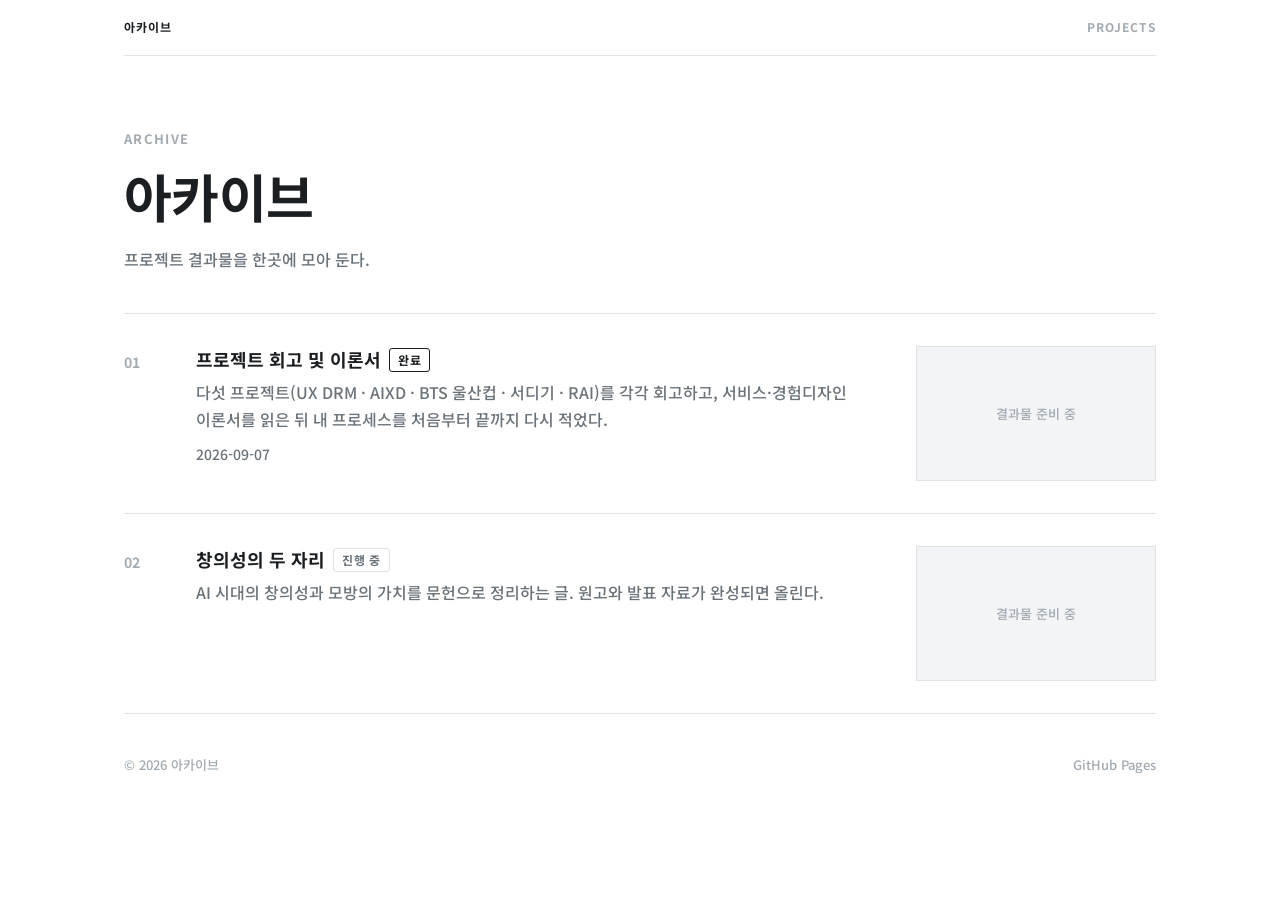
==== index.html @ ec6c7368 "사이트 뼈대: 생성기 · PDF 뷰어 · 배포 워크플로" ====
<!DOCTYPE html>
<html lang="ko">
<head>
<meta charset="utf-8">
<meta name="viewport" content="width=device-width, initial-scale=1">
<title>아카이브</title>
<meta name="description" content="프로젝트 결과물 아카이브">
<link rel="stylesheet" href="assets/site.css">
</head>
<body>
<div class="wrap">
  <nav class="top"><a class="active" href="index.html">아카이브</a><span>PROJECTS</span></nav>
  <header class="mast">
    <p class="kicker">ARCHIVE</p>
    <h1>아카이브</h1>
    <p class="lead">프로젝트 결과물을 한곳에 모아 둔다.</p>
  </header>
  <ol class="list">
    <li class="row">
      <div class="num">01</div>
      <div>
        <h2><a href="projects/retro/index.html">프로젝트 회고 및 이론서</a><span class="status done">완료</span></h2>
        <p>다섯 프로젝트(UX DRM · AIXD · BTS 울산컵 · 서디기 · RAI)를 각각 회고하고, 서비스·경험디자인 이론서를 읽은 뒤 내 프로세스를 처음부터 끝까지 다시 적었다.</p>
        <div class="meta">2026-09-07</div>
      </div>
      <a class="thumb empty" href="projects/retro/index.html">결과물 준비 중</a>
    </li>
    <li class="row">
      <div class="num">02</div>
      <div>
        <h2><a href="projects/creativity/index.html">창의성의 두 자리</a><span class="status">진행 중</span></h2>
        <p>AI 시대의 창의성과 모방의 가치를 문헌으로 정리하는 글. 원고와 발표 자료가 완성되면 올린다.</p>
        <div class="meta"></div>
      </div>
      <a class="thumb empty" href="projects/creativity/index.html">결과물 준비 중</a>
    </li>
  </ol>
  <footer class="foot">
    <span>© 2026 아카이브</span>
    <span>GitHub Pages</span>
  </footer>
</div>
</body>
</html>
---- assets/site.css ----
/* 아카이브 사이트 — 통합 덱의 타이포 스케일과 색 규칙을 그대로 쓴다.
   색: ink 1C1F21 (읽어야 하는 글) · muted 6B737A (읽어도 되는 글) · faint A3ABB2 (읽는 글이 아닌 것)
   크기: 52 대표 제목 · 30 페이지 제목 · 18 카드 제목 · 16 본문 · 14 캡션 · 13 kicker·푸터 */
@import url('https://fonts.googleapis.com/css2?family=Noto+Sans+KR:wght@500;700&display=swap');

:root {
  --ink: #1C1F21;
  --muted: #6B737A;
  --faint: #A3ABB2;
  --rule: #DFE3E7;
  --divider: #E2E4E7;
  --bg: #FFFFFF;
  --chip: #F3F4F6;
  --font: "Noto Sans KR", "Apple SD Gothic Neo", "Pretendard", system-ui, sans-serif;
}

* { box-sizing: border-box; }
html { -webkit-text-size-adjust: 100%; }
body {
  margin: 0;
  background: var(--bg);
  color: var(--ink);
  font-family: var(--font);
  font-weight: 500;
  font-size: 16px;
  line-height: 1.7;
  word-break: keep-all;
  overflow-wrap: anywhere;
}
a { color: inherit; text-decoration: none; }
img { max-width: 100%; display: block; }

.wrap { max-width: 1080px; margin: 0 auto; padding: 0 24px; }
@media (max-width: 640px) { .wrap { padding: 0 16px; } }

/* 상단 얇은 내비 */
.top {
  display: flex; justify-content: space-between; align-items: center;
  height: 56px; font-size: 12px; font-weight: 700; letter-spacing: .08em; color: var(--faint);
  border-bottom: 1px solid var(--rule);
}
.top a:hover { color: var(--ink); }
.top .active { color: var(--ink); }

/* 마스트헤드 */
.mast { padding: 72px 0 40px; border-bottom: 1px solid var(--rule); }
.kicker { font-size: 13px; font-weight: 700; letter-spacing: .1em; color: var(--faint); margin: 0 0 16px; }
.mast h1 { font-size: 52px; line-height: 1.15; letter-spacing: -.01em; font-weight: 700; margin: 0 0 20px; }
.mast p.lead { font-size: 16px; color: var(--muted); max-width: 640px; margin: 0; }
@media (max-width: 640px) { .mast { padding: 48px 0 28px; } .mast h1 { font-size: 36px; } }

/* 프로젝트 목록 */
.list { list-style: none; margin: 0; padding: 0; }
.row {
  display: grid; grid-template-columns: 48px 1fr 240px; gap: 0 24px; align-items: start;
  padding: 32px 0; border-bottom: 1px solid var(--divider);
}
.row .num { font-size: 14px; font-weight: 700; color: var(--faint); padding-top: 5px; }
.row h2 { font-size: 18px; font-weight: 700; margin: 0 0 6px; line-height: 1.5; }
.row h2 a:hover { text-decoration: underline; text-underline-offset: 4px; }
.row p { margin: 0 0 10px; color: var(--muted); }
.meta { font-size: 14px; color: var(--muted); }
.meta .sep { margin: 0 8px; color: var(--faint); }
.status { display: inline-block; font-size: 12px; font-weight: 700; letter-spacing: .06em; padding: 2px 8px;
  border: 1px solid var(--rule); border-radius: 3px; color: var(--muted); vertical-align: 2px; margin-left: 8px; }
.status.done { color: var(--ink); border-color: var(--ink); }
.thumb { border: 1px solid var(--rule); background: var(--chip); aspect-ratio: 16 / 9; overflow: hidden; }
.thumb img { width: 100%; height: 100%; object-fit: cover; object-position: top; }
.thumb.empty { display: flex; align-items: center; justify-content: center; font-size: 13px; color: var(--faint); }
@media (max-width: 640px) {
  .row { grid-template-columns: 1fr; gap: 12px 0; padding: 24px 0; }
  .row .num { padding: 0; }
  .row .thumb { order: -1; }
}

/* 프로젝트 페이지 */
.head { padding: 56px 0 32px; border-bottom: 1px solid var(--rule); }
.head h1 { font-size: 30px; line-height: 1.35; font-weight: 700; margin: 0 0 14px; letter-spacing: -.01em; }
.head p.lead { color: var(--muted); max-width: 720px; margin: 0; }
.section-title { font-size: 13px; font-weight: 700; letter-spacing: .1em; color: var(--faint); margin: 40px 0 8px; }
.item {
  display: grid; grid-template-columns: 200px 1fr; gap: 0 28px; align-items: start;
  padding: 28px 0; border-bottom: 1px solid var(--divider);
}
.item h3 { font-size: 18px; font-weight: 700; margin: 0 0 4px; line-height: 1.5; }
.item .meta { margin-bottom: 12px; }
.links { display: flex; flex-wrap: wrap; gap: 8px 20px; font-size: 15px; font-weight: 700; }
.links a { border-bottom: 1px solid var(--ink); padding-bottom: 1px; }
.links a.sub { color: var(--muted); border-bottom-color: var(--rule); font-weight: 500; }
.links a:hover { color: var(--ink); border-bottom-color: var(--ink); }
.strip { display: flex; gap: 6px; margin: 14px 0 0; overflow-x: auto; scrollbar-width: none; }
.strip::-webkit-scrollbar { display: none; }
.strip img { height: 60px; width: auto; border: 1px solid var(--rule); flex: none; }
.warn { font-size: 14px; color: #C4442A; margin-top: 8px; }
@media (max-width: 640px) {
  .item { grid-template-columns: 1fr; gap: 12px 0; }
}

/* 푸터 */
.foot { padding: 40px 0 64px; font-size: 13px; color: var(--faint); display: flex; justify-content: space-between; gap: 16px; flex-wrap: wrap; }
.foot a:hover { color: var(--ink); }
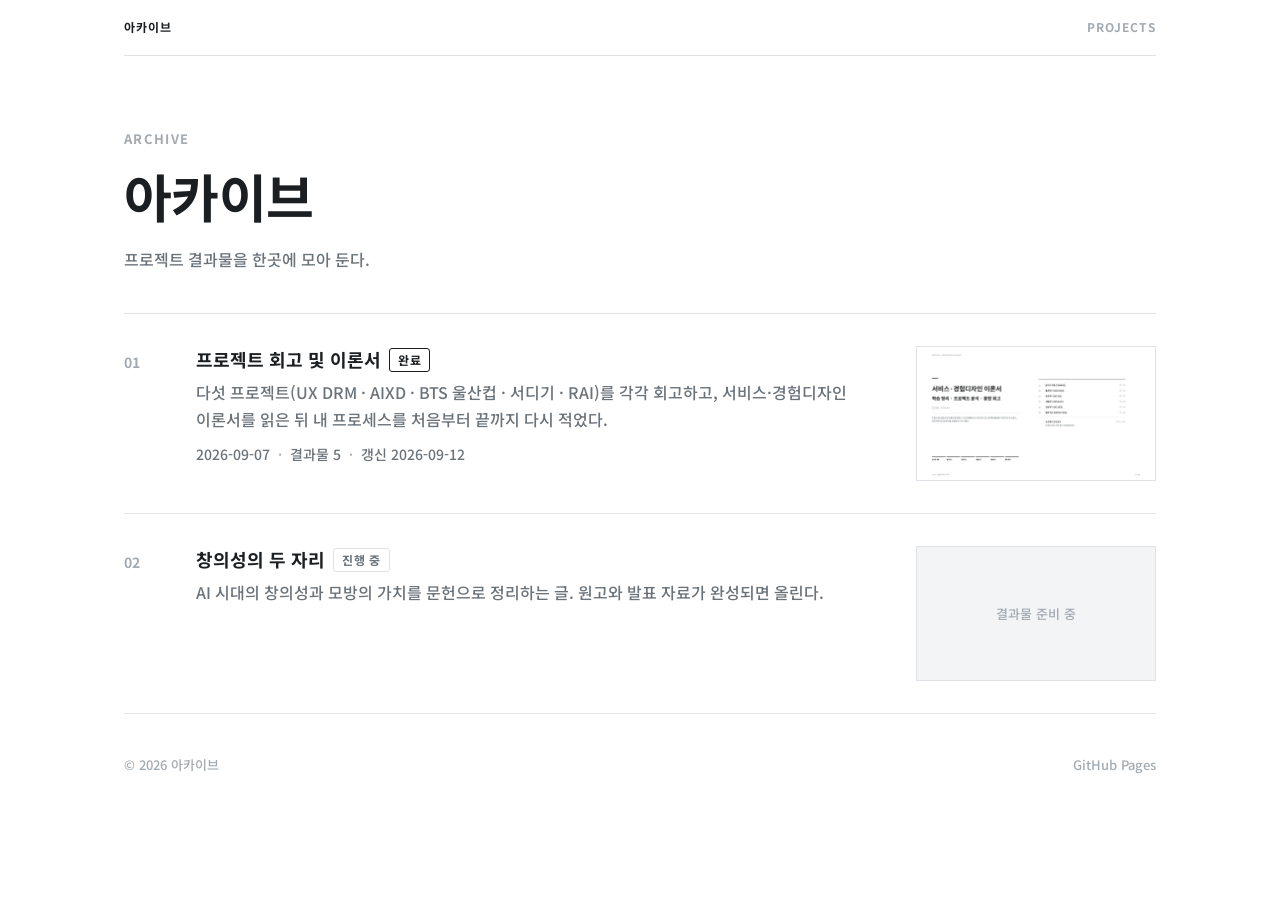
==== commit 5292d6b4: "retro: 페이지 · 썸네일 · 보기용 PDF" ====
--- a/index.html
+++ b/index.html
@@ -21,9 +21,9 @@
       <div>
         <h2><a href="projects/retro/index.html">프로젝트 회고 및 이론서</a><span class="status done">완료</span></h2>
         <p>다섯 프로젝트(UX DRM · AIXD · BTS 울산컵 · 서디기 · RAI)를 각각 회고하고, 서비스·경험디자인 이론서를 읽은 뒤 내 프로세스를 처음부터 끝까지 다시 적었다.</p>
-        <div class="meta">2026-09-07</div>
+        <div class="meta">2026-09-07<span class="sep">·</span>결과물 5<span class="sep">·</span>갱신 2026-09-12</div>
       </div>
-      <a class="thumb empty" href="projects/retro/index.html">결과물 준비 중</a>
+      <a class="thumb" href="projects/retro/index.html"><img src="projects/retro/thumbs/peurojekteu-hoego-mit-ironseo-1.webp" alt="" loading="lazy"></a>
     </li>
     <li class="row">
       <div class="num">02</div>
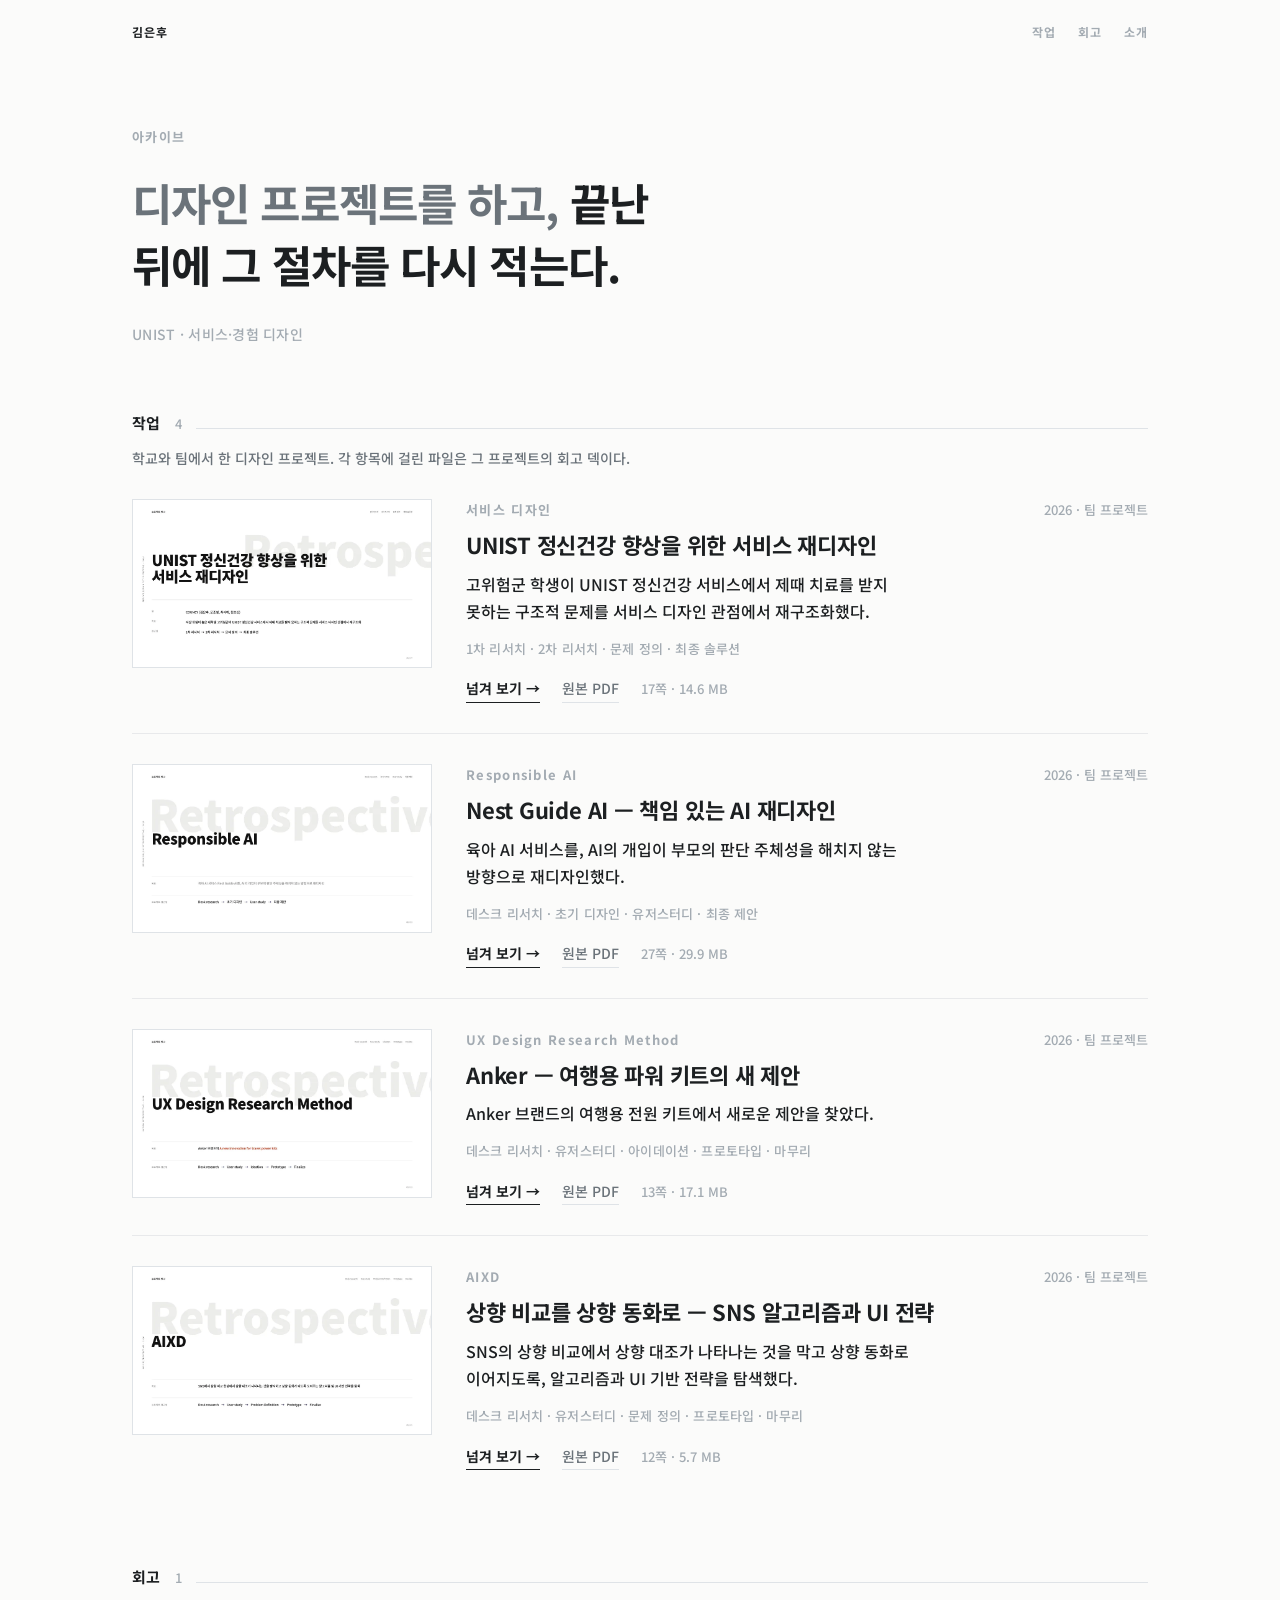
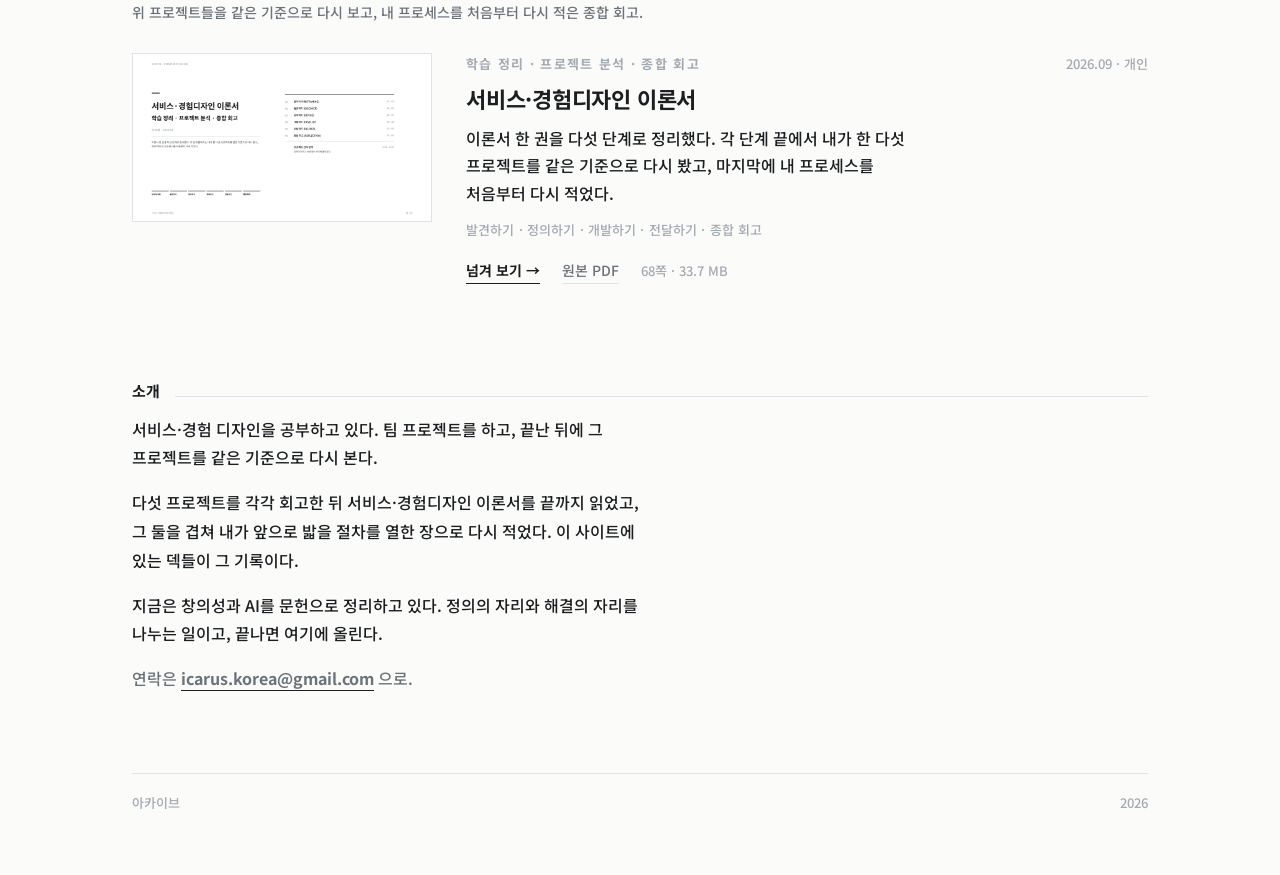
==== commit 609bfdca: "뼈대 1 로 재구성 — 작업·회고·소개, 슬라이드 뷰어 홈을 프로젝트 카드 목록에서 작업 / 회고 / 소개 세 섹션으로 바꿨다. 작업 네 벌(SDF·RAI·UXDRM·AIXD)과 " ====
--- a/index.html
+++ b/index.html
@@ -3,42 +3,112 @@
 <head>
 <meta charset="utf-8">
 <meta name="viewport" content="width=device-width, initial-scale=1">
-<title>아카이브</title>
-<meta name="description" content="프로젝트 결과물 아카이브">
+<title>김은후 — 아카이브</title>
+<meta name="description" content="디자인 프로젝트를 하고, 끝난 뒤에 그 절차를 다시 적는다.">
 <link rel="stylesheet" href="assets/site.css">
 </head>
 <body>
 <div class="wrap">
-  <nav class="top"><a class="active" href="index.html">아카이브</a><span>PROJECTS</span></nav>
-  <header class="mast">
-    <p class="kicker">ARCHIVE</p>
-    <h1>아카이브</h1>
-    <p class="lead">프로젝트 결과물을 한곳에 모아 둔다.</p>
+  <nav class="nav"><a class="me" href="#top">김은후</a><ul><li><a href="#work">작업</a></li><li><a href="#retro">회고</a></li><li><a href="#about">소개</a></li></ul></nav>
+
+  <header class="mast" id="top">
+    <p class="kicker">아카이브</p>
+    <h1 class="decl">디자인 프로젝트를 하고, <b>끝난 뒤에 그 절차를 다시 적는다.</b></h1>
+    <p class="sub">UNIST · 서비스·경험 디자인</p>
   </header>
-  <ol class="list">
-    <li class="row">
-      <div class="num">01</div>
-      <div>
-        <h2><a href="projects/retro/index.html">프로젝트 회고 및 이론서</a><span class="status done">완료</span></h2>
-        <p>다섯 프로젝트(UX DRM · AIXD · BTS 울산컵 · 서디기 · RAI)를 각각 회고하고, 서비스·경험디자인 이론서를 읽은 뒤 내 프로세스를 처음부터 끝까지 다시 적었다.</p>
-        <div class="meta">2026-09-07<span class="sep">·</span>결과물 5<span class="sep">·</span>갱신 2026-09-12</div>
-      </div>
-      <a class="thumb" href="projects/retro/index.html"><img src="projects/retro/thumbs/peurojekteu-hoego-mit-ironseo-1.webp" alt="" loading="lazy"></a>
-    </li>
-    <li class="row">
-      <div class="num">02</div>
-      <div>
-        <h2><a href="projects/creativity/index.html">창의성의 두 자리</a><span class="status">진행 중</span></h2>
-        <p>AI 시대의 창의성과 모방의 가치를 문헌으로 정리하는 글. 원고와 발표 자료가 완성되면 올린다.</p>
-        <div class="meta"></div>
-      </div>
-      <a class="thumb empty" href="projects/creativity/index.html">결과물 준비 중</a>
-    </li>
-  </ol>
-  <footer class="foot">
-    <span>© 2026 아카이브</span>
-    <span>GitHub Pages</span>
-  </footer>
+
+  <section class="sec" id="work">
+    <div class="sechead"><h2>작업</h2><span class="n">4</span><span class="rule"></span></div>
+    <p class="seclead">학교와 팀에서 한 디자인 프로젝트. 각 항목에 걸린 파일은 그 프로젝트의 회고 덱이다.</p>
+    <ul class="list">
+      <li class="entry">
+        <a class="shot" href="viewer/slides.html?f=../projects/retro/web/sdfhoego.pdf&t=UNIST%20%EC%A0%95%EC%8B%A0%EA%B1%B4%EA%B0%95%20%ED%96%A5%EC%83%81%EC%9D%84%20%EC%9C%84%ED%95%9C%20%EC%84%9C%EB%B9%84%EC%8A%A4%20%EC%9E%AC%EB%94%94%EC%9E%90%EC%9D%B8&o=../projects/retro/files/sdfhoego.pdf&p=../index.html"><img src="projects/retro/thumbs/sdfhoego-1.webp" alt="" loading="lazy" width="960" height="540"></a>
+        <div>
+          <div class="ehead"><span class="k">서비스 디자인</span><span class="y">2026 · 팀 프로젝트</span></div>
+          <h3><a href="viewer/slides.html?f=../projects/retro/web/sdfhoego.pdf&t=UNIST%20%EC%A0%95%EC%8B%A0%EA%B1%B4%EA%B0%95%20%ED%96%A5%EC%83%81%EC%9D%84%20%EC%9C%84%ED%95%9C%20%EC%84%9C%EB%B9%84%EC%8A%A4%20%EC%9E%AC%EB%94%94%EC%9E%90%EC%9D%B8&o=../projects/retro/files/sdfhoego.pdf&p=../index.html">UNIST 정신건강 향상을 위한 서비스 재디자인</a></h3>
+          <p class="goal">고위험군 학생이 UNIST 정신건강 서비스에서 제때 치료를 받지 못하는 구조적 문제를 서비스 디자인 관점에서 재구조화했다.</p>
+          <p class="steps">1차 리서치 · 2차 리서치 · 문제 정의 · 최종 솔루션</p>
+          <div class="links">
+            <a href="viewer/slides.html?f=../projects/retro/web/sdfhoego.pdf&t=UNIST%20%EC%A0%95%EC%8B%A0%EA%B1%B4%EA%B0%95%20%ED%96%A5%EC%83%81%EC%9D%84%20%EC%9C%84%ED%95%9C%20%EC%84%9C%EB%B9%84%EC%8A%A4%20%EC%9E%AC%EB%94%94%EC%9E%90%EC%9D%B8&o=../projects/retro/files/sdfhoego.pdf&p=../index.html">넘겨 보기 →</a>
+            <a class="sub" href="projects/retro/files/sdfhoego.pdf" download>원본 PDF</a>
+            <span class="d">17쪽 · 14.6 MB</span>
+          </div>
+        </div>
+      </li>
+      <li class="entry">
+        <a class="shot" href="viewer/slides.html?f=../projects/retro/web/raihoego.pdf&t=Nest%20Guide%20AI%20%E2%80%94%20%EC%B1%85%EC%9E%84%20%EC%9E%88%EB%8A%94%20AI%20%EC%9E%AC%EB%94%94%EC%9E%90%EC%9D%B8&o=../projects/retro/files/raihoego.pdf&p=../index.html"><img src="projects/retro/thumbs/raihoego-1.webp" alt="" loading="lazy" width="960" height="540"></a>
+        <div>
+          <div class="ehead"><span class="k">Responsible AI</span><span class="y">2026 · 팀 프로젝트</span></div>
+          <h3><a href="viewer/slides.html?f=../projects/retro/web/raihoego.pdf&t=Nest%20Guide%20AI%20%E2%80%94%20%EC%B1%85%EC%9E%84%20%EC%9E%88%EB%8A%94%20AI%20%EC%9E%AC%EB%94%94%EC%9E%90%EC%9D%B8&o=../projects/retro/files/raihoego.pdf&p=../index.html">Nest Guide AI — 책임 있는 AI 재디자인</a></h3>
+          <p class="goal">육아 AI 서비스를, AI의 개입이 부모의 판단 주체성을 해치지 않는 방향으로 재디자인했다.</p>
+          <p class="steps">데스크 리서치 · 초기 디자인 · 유저스터디 · 최종 제안</p>
+          <div class="links">
+            <a href="viewer/slides.html?f=../projects/retro/web/raihoego.pdf&t=Nest%20Guide%20AI%20%E2%80%94%20%EC%B1%85%EC%9E%84%20%EC%9E%88%EB%8A%94%20AI%20%EC%9E%AC%EB%94%94%EC%9E%90%EC%9D%B8&o=../projects/retro/files/raihoego.pdf&p=../index.html">넘겨 보기 →</a>
+            <a class="sub" href="projects/retro/files/raihoego.pdf" download>원본 PDF</a>
+            <span class="d">27쪽 · 29.9 MB</span>
+          </div>
+        </div>
+      </li>
+      <li class="entry">
+        <a class="shot" href="viewer/slides.html?f=../projects/retro/web/uxdrmhoego.pdf&t=Anker%20%E2%80%94%20%EC%97%AC%ED%96%89%EC%9A%A9%20%ED%8C%8C%EC%9B%8C%20%ED%82%A4%ED%8A%B8%EC%9D%98%20%EC%83%88%20%EC%A0%9C%EC%95%88&o=../projects/retro/files/uxdrmhoego.pdf&p=../index.html"><img src="projects/retro/thumbs/uxdrmhoego-1.webp" alt="" loading="lazy" width="960" height="540"></a>
+        <div>
+          <div class="ehead"><span class="k">UX Design Research Method</span><span class="y">2026 · 팀 프로젝트</span></div>
+          <h3><a href="viewer/slides.html?f=../projects/retro/web/uxdrmhoego.pdf&t=Anker%20%E2%80%94%20%EC%97%AC%ED%96%89%EC%9A%A9%20%ED%8C%8C%EC%9B%8C%20%ED%82%A4%ED%8A%B8%EC%9D%98%20%EC%83%88%20%EC%A0%9C%EC%95%88&o=../projects/retro/files/uxdrmhoego.pdf&p=../index.html">Anker — 여행용 파워 키트의 새 제안</a></h3>
+          <p class="goal">Anker 브랜드의 여행용 전원 키트에서 새로운 제안을 찾았다.</p>
+          <p class="steps">데스크 리서치 · 유저스터디 · 아이데이션 · 프로토타입 · 마무리</p>
+          <div class="links">
+            <a href="viewer/slides.html?f=../projects/retro/web/uxdrmhoego.pdf&t=Anker%20%E2%80%94%20%EC%97%AC%ED%96%89%EC%9A%A9%20%ED%8C%8C%EC%9B%8C%20%ED%82%A4%ED%8A%B8%EC%9D%98%20%EC%83%88%20%EC%A0%9C%EC%95%88&o=../projects/retro/files/uxdrmhoego.pdf&p=../index.html">넘겨 보기 →</a>
+            <a class="sub" href="projects/retro/files/uxdrmhoego.pdf" download>원본 PDF</a>
+            <span class="d">13쪽 · 17.1 MB</span>
+          </div>
+        </div>
+      </li>
+      <li class="entry">
+        <a class="shot" href="viewer/slides.html?f=../projects/retro/web/aixdhoego.pdf&t=%EC%83%81%ED%96%A5%20%EB%B9%84%EA%B5%90%EB%A5%BC%20%EC%83%81%ED%96%A5%20%EB%8F%99%ED%99%94%EB%A1%9C%20%E2%80%94%20SNS%20%EC%95%8C%EA%B3%A0%EB%A6%AC%EC%A6%98%EA%B3%BC%20UI%20%EC%A0%84%EB%9E%B5&o=../projects/retro/files/aixdhoego.pdf&p=../index.html"><img src="projects/retro/thumbs/aixdhoego-1.webp" alt="" loading="lazy" width="960" height="540"></a>
+        <div>
+          <div class="ehead"><span class="k">AIXD</span><span class="y">2026 · 팀 프로젝트</span></div>
+          <h3><a href="viewer/slides.html?f=../projects/retro/web/aixdhoego.pdf&t=%EC%83%81%ED%96%A5%20%EB%B9%84%EA%B5%90%EB%A5%BC%20%EC%83%81%ED%96%A5%20%EB%8F%99%ED%99%94%EB%A1%9C%20%E2%80%94%20SNS%20%EC%95%8C%EA%B3%A0%EB%A6%AC%EC%A6%98%EA%B3%BC%20UI%20%EC%A0%84%EB%9E%B5&o=../projects/retro/files/aixdhoego.pdf&p=../index.html">상향 비교를 상향 동화로 — SNS 알고리즘과 UI 전략</a></h3>
+          <p class="goal">SNS의 상향 비교에서 상향 대조가 나타나는 것을 막고 상향 동화로 이어지도록, 알고리즘과 UI 기반 전략을 탐색했다.</p>
+          <p class="steps">데스크 리서치 · 유저스터디 · 문제 정의 · 프로토타입 · 마무리</p>
+          <div class="links">
+            <a href="viewer/slides.html?f=../projects/retro/web/aixdhoego.pdf&t=%EC%83%81%ED%96%A5%20%EB%B9%84%EA%B5%90%EB%A5%BC%20%EC%83%81%ED%96%A5%20%EB%8F%99%ED%99%94%EB%A1%9C%20%E2%80%94%20SNS%20%EC%95%8C%EA%B3%A0%EB%A6%AC%EC%A6%98%EA%B3%BC%20UI%20%EC%A0%84%EB%9E%B5&o=../projects/retro/files/aixdhoego.pdf&p=../index.html">넘겨 보기 →</a>
+            <a class="sub" href="projects/retro/files/aixdhoego.pdf" download>원본 PDF</a>
+            <span class="d">12쪽 · 5.7 MB</span>
+          </div>
+        </div>
+      </li>
+    </ul>
+  </section>
+  <section class="sec" id="retro">
+    <div class="sechead"><h2>회고</h2><span class="n">1</span><span class="rule"></span></div>
+    <p class="seclead">위 프로젝트들을 같은 기준으로 다시 보고, 내 프로세스를 처음부터 다시 적은 종합 회고.</p>
+    <ul class="list">
+      <li class="entry">
+        <a class="shot" href="viewer/slides.html?f=../projects/retro/web/peurojekteu-hoego-mit-ironseo.pdf&t=%EC%84%9C%EB%B9%84%EC%8A%A4%C2%B7%EA%B2%BD%ED%97%98%EB%94%94%EC%9E%90%EC%9D%B8%20%EC%9D%B4%EB%A1%A0%EC%84%9C&o=../projects/retro/files/peurojekteu-hoego-mit-ironseo.pdf&p=../index.html"><img src="projects/retro/thumbs/peurojekteu-hoego-mit-ironseo-1.webp" alt="" loading="lazy" width="960" height="540"></a>
+        <div>
+          <div class="ehead"><span class="k">학습 정리 · 프로젝트 분석 · 종합 회고</span><span class="y">2026.09 · 개인</span></div>
+          <h3><a href="viewer/slides.html?f=../projects/retro/web/peurojekteu-hoego-mit-ironseo.pdf&t=%EC%84%9C%EB%B9%84%EC%8A%A4%C2%B7%EA%B2%BD%ED%97%98%EB%94%94%EC%9E%90%EC%9D%B8%20%EC%9D%B4%EB%A1%A0%EC%84%9C&o=../projects/retro/files/peurojekteu-hoego-mit-ironseo.pdf&p=../index.html">서비스·경험디자인 이론서</a></h3>
+          <p class="goal">이론서 한 권을 다섯 단계로 정리했다. 각 단계 끝에서 내가 한 다섯 프로젝트를 같은 기준으로 다시 봤고, 마지막에 내 프로세스를 처음부터 다시 적었다.</p>
+          <p class="steps">발견하기 · 정의하기 · 개발하기 · 전달하기 · 종합 회고</p>
+          <div class="links">
+            <a href="viewer/slides.html?f=../projects/retro/web/peurojekteu-hoego-mit-ironseo.pdf&t=%EC%84%9C%EB%B9%84%EC%8A%A4%C2%B7%EA%B2%BD%ED%97%98%EB%94%94%EC%9E%90%EC%9D%B8%20%EC%9D%B4%EB%A1%A0%EC%84%9C&o=../projects/retro/files/peurojekteu-hoego-mit-ironseo.pdf&p=../index.html">넘겨 보기 →</a>
+            <a class="sub" href="projects/retro/files/peurojekteu-hoego-mit-ironseo.pdf" download>원본 PDF</a>
+            <span class="d">68쪽 · 33.7 MB</span>
+          </div>
+        </div>
+      </li>
+    </ul>
+  </section>
+
+  <section class="sec about" id="about">
+    <div class="sechead"><h2>소개</h2><span class="rule"></span></div>
+    <p>서비스·경험 디자인을 공부하고 있다. 팀 프로젝트를 하고, 끝난 뒤에 그 프로젝트를 같은 기준으로 다시 본다.</p>
+    <p>다섯 프로젝트를 각각 회고한 뒤 서비스·경험디자인 이론서를 끝까지 읽었고, 그 둘을 겹쳐 내가 앞으로 밟을 절차를 열한 장으로 다시 적었다. 이 사이트에 있는 덱들이 그 기록이다.</p>
+    <p>지금은 창의성과 AI를 문헌으로 정리하고 있다. 정의의 자리와 해결의 자리를 나누는 일이고, 끝나면 여기에 올린다.</p>
+    <p class="c">연락은 <a class="mail" href="mailto:icarus.korea@gmail.com">icarus.korea@gmail.com</a> 으로.</p>
+  </section>
+
+  <footer class="foot"><span>아카이브</span><span>2026</span></footer>
 </div>
 </body>
 </html>
--- a/assets/site.css
+++ b/assets/site.css
@@ -1,101 +1,97 @@
-/* 아카이브 사이트 — 통합 덱의 타이포 스케일과 색 규칙을 그대로 쓴다.
-   색: ink 1C1F21 (읽어야 하는 글) · muted 6B737A (읽어도 되는 글) · faint A3ABB2 (읽는 글이 아닌 것)
-   크기: 52 대표 제목 · 30 페이지 제목 · 18 카드 제목 · 16 본문 · 14 캡션 · 13 kicker·푸터 */
-@import url('https://fonts.googleapis.com/css2?family=Noto+Sans+KR:wght@500;700&display=swap');
+/* 아카이브 — 통합 덱의 조판 규칙을 웹으로 옮긴 것.
+   크기: 30 페이지 제목 / 18 소제목 / 16 본문 / 14 캡션 / 13 kicker·푸터 / 12 nav
+   색:   ink 1C1F21 읽어야 하는 글 · muted 6B737A 읽어도 되는 글 · faint A3ABB2 읽는 글이 아닌 것
+   어두운 판은 덱의 반전 팔레트를 그대로 쓴다. 그림자 없음, 라운드 없음. */
+@import url('https://fonts.googleapis.com/css2?family=Noto+Sans+KR:wght@400;500;700&display=swap');
 
-:root {
-  --ink: #1C1F21;
-  --muted: #6B737A;
-  --faint: #A3ABB2;
-  --rule: #DFE3E7;
-  --divider: #E2E4E7;
-  --bg: #FFFFFF;
-  --chip: #F3F4F6;
-  --font: "Noto Sans KR", "Apple SD Gothic Neo", "Pretendard", system-ui, sans-serif;
+:root{
+  --bg:#FBFBFA; --panel:#FFFFFF; --ink:#1C1F21; --muted:#6B737A; --faint:#A3ABB2;
+  --rule:#DFE3E7; --hair:#E8E9EB; --sel:#1C1F21;
+  --sans:"Noto Sans KR","Apple SD Gothic Neo",system-ui,sans-serif;
+}
+@media (prefers-color-scheme:dark){
+  :root:not([data-theme="light"]){
+    --bg:#17191B; --panel:#1C1F21; --ink:#FFFFFF; --muted:#B4BABF; --faint:#6B737A;
+    --rule:#3A4045; --hair:#2A2E31; --sel:#FFFFFF;
+  }
+}
+:root[data-theme="dark"]{
+  --bg:#17191B; --panel:#1C1F21; --ink:#FFFFFF; --muted:#B4BABF; --faint:#6B737A;
+  --rule:#3A4045; --hair:#2A2E31; --sel:#FFFFFF;
+}
+*{box-sizing:border-box}
+html{-webkit-text-size-adjust:100%}
+body{
+  margin:0; background:var(--bg); color:var(--ink);
+  font-family:var(--sans); font-weight:500; font-size:16px; line-height:1.75;
+  word-break:keep-all; overflow-wrap:anywhere; -webkit-font-smoothing:antialiased;
+}
+a{color:inherit; text-decoration:none}
+img{max-width:100%; display:block}
+::selection{background:var(--sel); color:var(--bg)}
+:focus-visible{outline:2px solid var(--ink); outline-offset:3px}
+
+.wrap{max-width:1080px; margin:0 auto; padding-inline:32px}
+@media (max-width:640px){ .wrap{padding-inline:18px} }
+
+/* ── Nav — 덱의 우측 정렬 내비 ── */
+.nav{display:flex; justify-content:space-between; align-items:center; height:62px;
+  font-size:12px; font-weight:700; letter-spacing:.08em}
+.nav .me{color:var(--ink)}
+.nav ul{display:flex; gap:22px; list-style:none; margin:0; padding:0}
+.nav a{color:var(--faint)}
+.nav a:hover,.nav a.on{color:var(--ink)}
+
+/* ── 마스트헤드 — 선언문 ── */
+.mast{padding-block:64px 56px}
+.kicker{font-size:13px; font-weight:700; letter-spacing:.1em; color:var(--faint); margin:0 0 22px}
+.decl{font-size:clamp(28px,4.4vw,44px); font-weight:700; line-height:1.42; letter-spacing:-.02em;
+  margin:0 0 26px; max-width:20ch; color:var(--muted); text-wrap:balance}
+.decl b{color:var(--ink); font-weight:700}
+.mast .sub{font-size:14px; font-weight:500; color:var(--faint); letter-spacing:.02em; margin:0}
+
+/* ── 섹션 ── */
+.sec{padding-block:8px 56px}
+.sechead{display:flex; align-items:baseline; gap:14px; padding-bottom:10px}
+.sechead h2{font-size:15px; font-weight:700; letter-spacing:.02em; margin:0; white-space:nowrap}
+.sechead .n{font-size:13px; font-weight:500; color:var(--faint); font-variant-numeric:tabular-nums}
+.sechead .rule{flex:1; height:1px; background:var(--rule)}
+.seclead{font-size:14px; color:var(--muted); margin:0 0 6px; max-width:68ch}
+
+/* ── 항목 ── */
+.list{list-style:none; margin:0; padding:0}
+.entry{display:grid; grid-template-columns:300px 1fr; gap:0 34px; align-items:start;
+  padding:30px 0; border-top:1px solid var(--hair)}
+.entry:first-child{border-top:0; padding-top:22px}
+.shot{border:1px solid var(--rule); background:var(--panel); aspect-ratio:16/9; overflow:hidden; display:block}
+.shot img{width:100%; height:100%; object-fit:cover; object-position:top}
+.shot:hover{border-color:var(--ink)}
+.ehead{display:flex; align-items:baseline; gap:12px; margin-bottom:7px}
+.ehead .k{font-size:13px; font-weight:700; letter-spacing:.1em; color:var(--faint)}
+.ehead .y{font-size:13px; color:var(--faint); font-variant-numeric:tabular-nums; margin-left:auto}
+.entry h3{font-size:22px; font-weight:700; letter-spacing:-.01em; line-height:1.45; margin:0 0 10px}
+.entry h3 a:hover{text-decoration:underline; text-underline-offset:5px; text-decoration-thickness:1px}
+.goal{font-size:16px; color:var(--ink); margin:0 0 12px; max-width:52ch; line-height:1.72}
+.steps{font-size:13px; color:var(--faint); margin:0 0 16px; letter-spacing:.01em}
+.links{display:flex; flex-wrap:wrap; gap:8px 22px; font-size:14px; align-items:baseline}
+.links a{font-weight:700; border-bottom:1px solid var(--ink); padding-bottom:1px}
+.links a.sub{font-weight:500; color:var(--muted); border-bottom-color:var(--rule)}
+.links a.sub:hover{color:var(--ink); border-bottom-color:var(--ink)}
+.links .d{font-size:13px; color:var(--faint); font-variant-numeric:tabular-nums}
+@media (max-width:720px){
+  .entry{grid-template-columns:1fr; gap:14px 0}
+  .shot{order:-1}
+  .ehead .y{margin-left:0}
 }
 
-* { box-sizing: border-box; }
-html { -webkit-text-size-adjust: 100%; }
-body {
-  margin: 0;
-  background: var(--bg);
-  color: var(--ink);
-  font-family: var(--font);
-  font-weight: 500;
-  font-size: 16px;
-  line-height: 1.7;
-  word-break: keep-all;
-  overflow-wrap: anywhere;
-}
-a { color: inherit; text-decoration: none; }
-img { max-width: 100%; display: block; }
+/* ── 소개 ── */
+.about{padding-block:8px 64px}
+.about p{font-size:16px; color:var(--ink); margin:0 0 16px; max-width:58ch; line-height:1.8}
+.about p.c{color:var(--muted)}
+.about a.mail{border-bottom:1px solid var(--ink); font-weight:700}
 
-.wrap { max-width: 1080px; margin: 0 auto; padding: 0 24px; }
-@media (max-width: 640px) { .wrap { padding: 0 16px; } }
-
-/* 상단 얇은 내비 */
-.top {
-  display: flex; justify-content: space-between; align-items: center;
-  height: 56px; font-size: 12px; font-weight: 700; letter-spacing: .08em; color: var(--faint);
-  border-bottom: 1px solid var(--rule);
-}
-.top a:hover { color: var(--ink); }
-.top .active { color: var(--ink); }
-
-/* 마스트헤드 */
-.mast { padding: 72px 0 40px; border-bottom: 1px solid var(--rule); }
-.kicker { font-size: 13px; font-weight: 700; letter-spacing: .1em; color: var(--faint); margin: 0 0 16px; }
-.mast h1 { font-size: 52px; line-height: 1.15; letter-spacing: -.01em; font-weight: 700; margin: 0 0 20px; }
-.mast p.lead { font-size: 16px; color: var(--muted); max-width: 640px; margin: 0; }
-@media (max-width: 640px) { .mast { padding: 48px 0 28px; } .mast h1 { font-size: 36px; } }
-
-/* 프로젝트 목록 */
-.list { list-style: none; margin: 0; padding: 0; }
-.row {
-  display: grid; grid-template-columns: 48px 1fr 240px; gap: 0 24px; align-items: start;
-  padding: 32px 0; border-bottom: 1px solid var(--divider);
-}
-.row .num { font-size: 14px; font-weight: 700; color: var(--faint); padding-top: 5px; }
-.row h2 { font-size: 18px; font-weight: 700; margin: 0 0 6px; line-height: 1.5; }
-.row h2 a:hover { text-decoration: underline; text-underline-offset: 4px; }
-.row p { margin: 0 0 10px; color: var(--muted); }
-.meta { font-size: 14px; color: var(--muted); }
-.meta .sep { margin: 0 8px; color: var(--faint); }
-.status { display: inline-block; font-size: 12px; font-weight: 700; letter-spacing: .06em; padding: 2px 8px;
-  border: 1px solid var(--rule); border-radius: 3px; color: var(--muted); vertical-align: 2px; margin-left: 8px; }
-.status.done { color: var(--ink); border-color: var(--ink); }
-.thumb { border: 1px solid var(--rule); background: var(--chip); aspect-ratio: 16 / 9; overflow: hidden; }
-.thumb img { width: 100%; height: 100%; object-fit: cover; object-position: top; }
-.thumb.empty { display: flex; align-items: center; justify-content: center; font-size: 13px; color: var(--faint); }
-@media (max-width: 640px) {
-  .row { grid-template-columns: 1fr; gap: 12px 0; padding: 24px 0; }
-  .row .num { padding: 0; }
-  .row .thumb { order: -1; }
-}
-
-/* 프로젝트 페이지 */
-.head { padding: 56px 0 32px; border-bottom: 1px solid var(--rule); }
-.head h1 { font-size: 30px; line-height: 1.35; font-weight: 700; margin: 0 0 14px; letter-spacing: -.01em; }
-.head p.lead { color: var(--muted); max-width: 720px; margin: 0; }
-.section-title { font-size: 13px; font-weight: 700; letter-spacing: .1em; color: var(--faint); margin: 40px 0 8px; }
-.item {
-  display: grid; grid-template-columns: 200px 1fr; gap: 0 28px; align-items: start;
-  padding: 28px 0; border-bottom: 1px solid var(--divider);
-}
-.item h3 { font-size: 18px; font-weight: 700; margin: 0 0 4px; line-height: 1.5; }
-.item .meta { margin-bottom: 12px; }
-.links { display: flex; flex-wrap: wrap; gap: 8px 20px; font-size: 15px; font-weight: 700; }
-.links a { border-bottom: 1px solid var(--ink); padding-bottom: 1px; }
-.links a.sub { color: var(--muted); border-bottom-color: var(--rule); font-weight: 500; }
-.links a:hover { color: var(--ink); border-bottom-color: var(--ink); }
-.strip { display: flex; gap: 6px; margin: 14px 0 0; overflow-x: auto; scrollbar-width: none; }
-.strip::-webkit-scrollbar { display: none; }
-.strip img { height: 60px; width: auto; border: 1px solid var(--rule); flex: none; }
-.warn { font-size: 14px; color: #C4442A; margin-top: 8px; }
-@media (max-width: 640px) {
-  .item { grid-template-columns: 1fr; gap: 12px 0; }
-}
-
-/* 푸터 */
-.foot { padding: 40px 0 64px; font-size: 13px; color: var(--faint); display: flex; justify-content: space-between; gap: 16px; flex-wrap: wrap; }
-.foot a:hover { color: var(--ink); }
+/* ── 푸터 — 덱의 좌·우 푸터 ── */
+.foot{display:flex; justify-content:space-between; align-items:baseline;
+  border-top:1px solid var(--rule); padding-block:18px 60px;
+  font-size:13px; color:var(--faint); font-variant-numeric:tabular-nums}
+@media (prefers-reduced-motion:reduce){ *{transition:none!important; animation:none!important} }
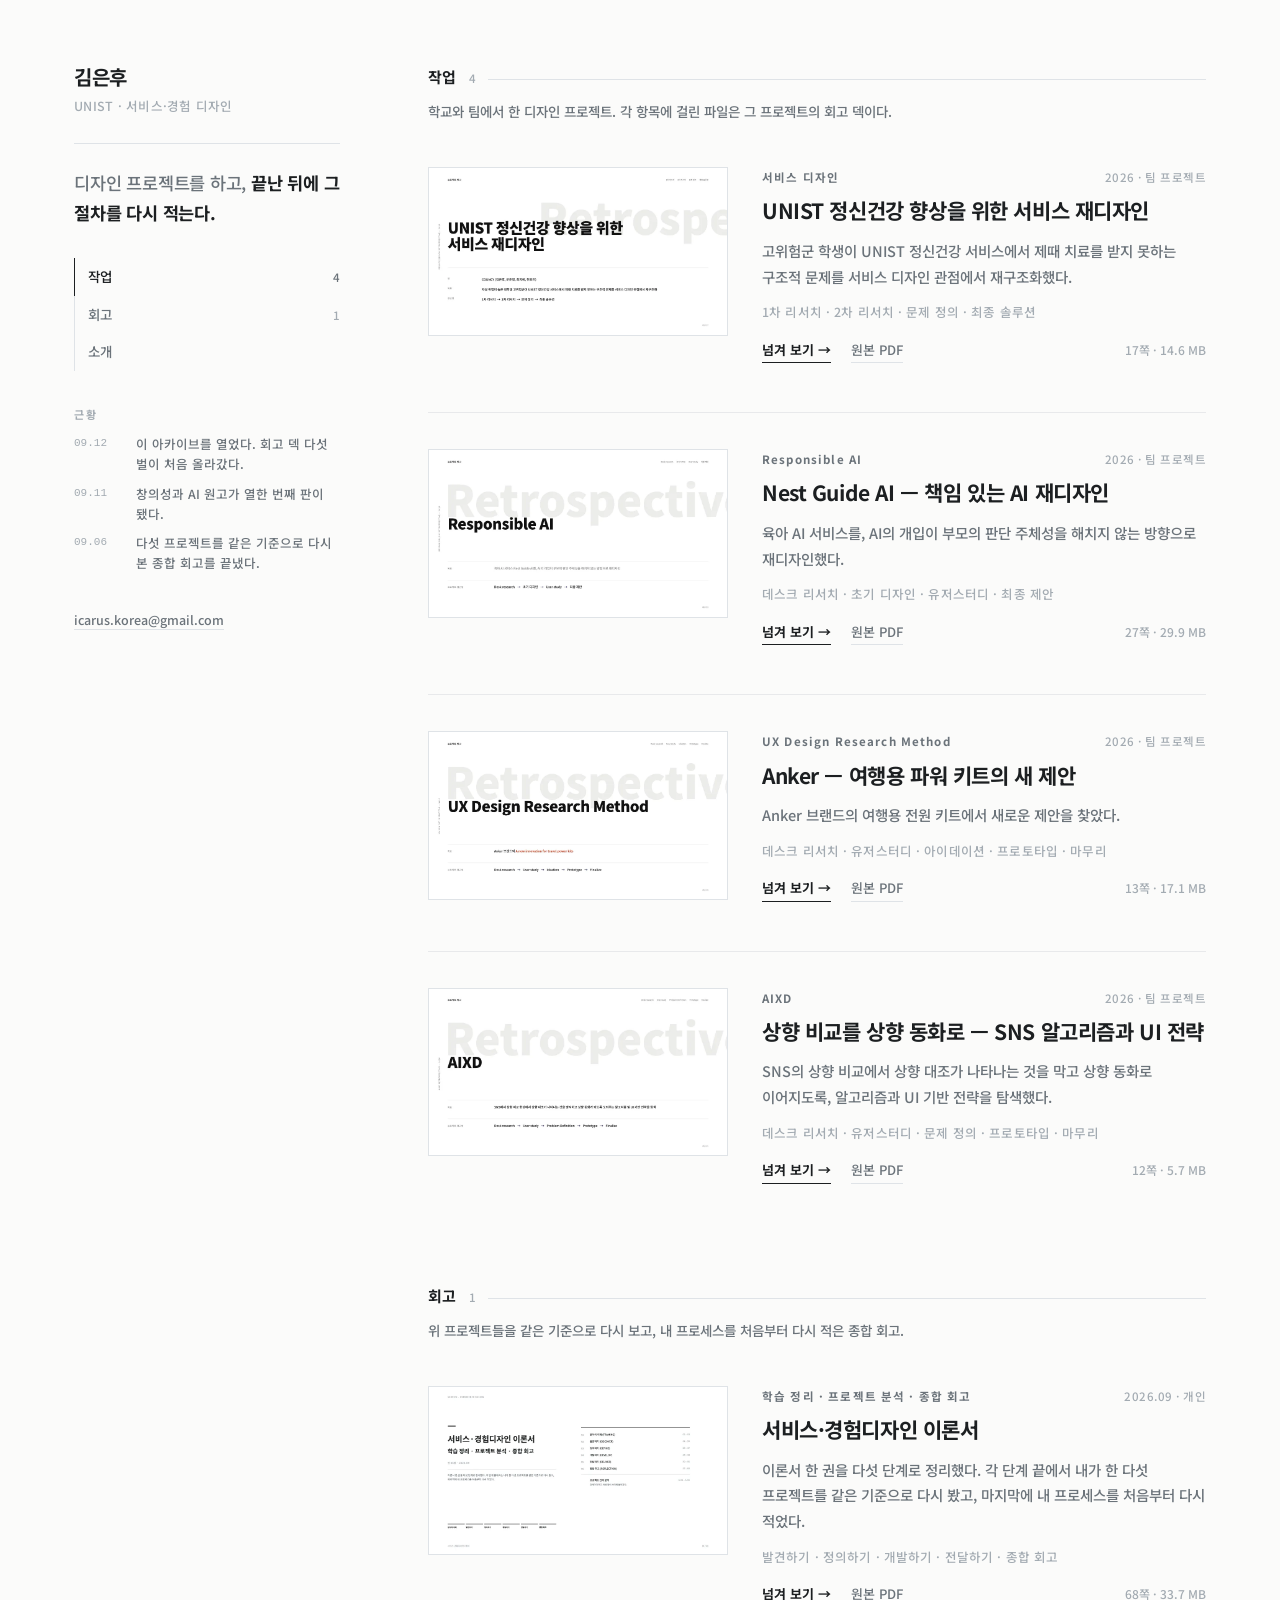
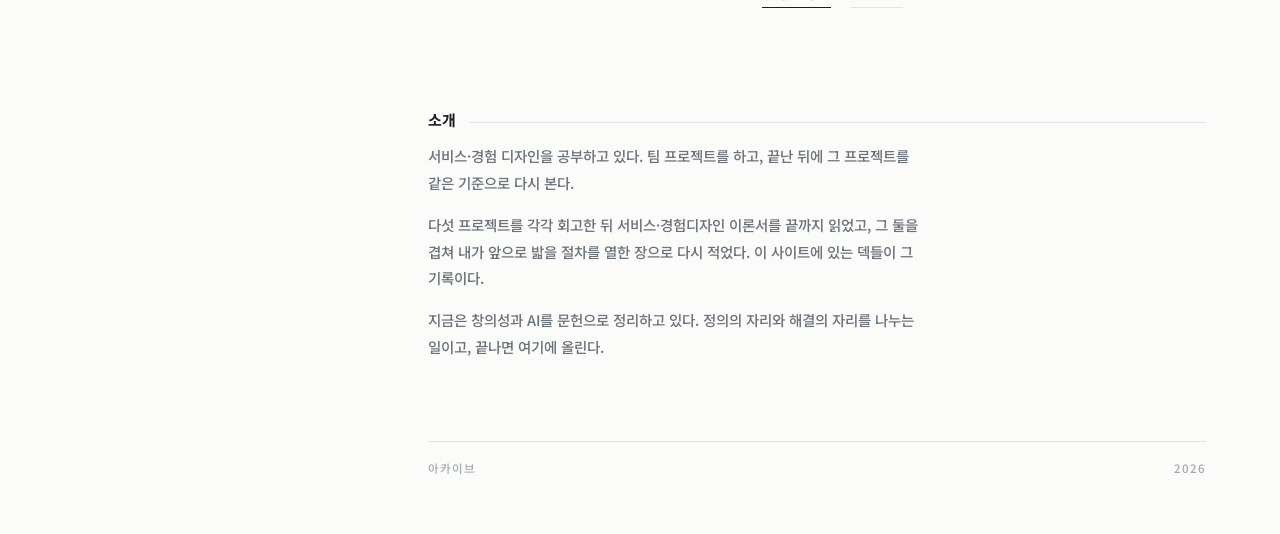
==== commit 3059845a: "레이아웃 개선 — 좌측 고정 칼럼, 표지 넘겨보기, 섹션 표시 홈페이지 리서치에서 뽑은 순서 1·2·4·6번을 적용했다.  - 좌측 고정 칼럼(이름 · 선언문 · 내비 · 근황 ·" ====
--- a/index.html
+++ b/index.html
@@ -9,106 +9,180 @@
 </head>
 <body>
 <div class="wrap">
-  <nav class="nav"><a class="me" href="#top">김은후</a><ul><li><a href="#work">작업</a></li><li><a href="#retro">회고</a></li><li><a href="#about">소개</a></li></ul></nav>
+  <div class="shell">
 
-  <header class="mast" id="top">
-    <p class="kicker">아카이브</p>
-    <h1 class="decl">디자인 프로젝트를 하고, <b>끝난 뒤에 그 절차를 다시 적는다.</b></h1>
-    <p class="sub">UNIST · 서비스·경험 디자인</p>
-  </header>
+    <header class="side" id="top">
+      <a class="me" href="#top">김은후</a>
+      <p class="role">UNIST · 서비스·경험 디자인</p>
+      <div class="hr"></div>
+      <p class="decl">디자인 프로젝트를 하고, <b>끝난 뒤에 그 절차를 다시 적는다.</b></p>
+      <nav aria-label="섹션"><ul class="snav"><li><a href="#work">작업<span class="n">4</span></a></li><li><a href="#retro">회고<span class="n">1</span></a></li><li><a href="#about">소개</a></li></ul></nav>
+      <div class="news">
+        <p class="lab">근황</p>
+        <ul><li><time>09.12</time><span>이 아카이브를 열었다. 회고 덱 다섯 벌이 처음 올라갔다.</span></li><li><time>09.11</time><span>창의성과 AI 원고가 열한 번째 판이 됐다.</span></li><li><time>09.06</time><span>다섯 프로젝트를 같은 기준으로 다시 본 종합 회고를 끝냈다.</span></li></ul>
+      </div>
+      <p class="mail"><a href="mailto:icarus.korea@gmail.com">icarus.korea@gmail.com</a></p>
+    </header>
 
-  <section class="sec" id="work">
-    <div class="sechead"><h2>작업</h2><span class="n">4</span><span class="rule"></span></div>
-    <p class="seclead">학교와 팀에서 한 디자인 프로젝트. 각 항목에 걸린 파일은 그 프로젝트의 회고 덱이다.</p>
-    <ul class="list">
+    <main class="main">
+    <section class="sec" id="work">
+      <div class="sechead"><h2>작업</h2><span class="n">4</span><span class="rule"></span></div>
+      <p class="seclead">학교와 팀에서 한 디자인 프로젝트. 각 항목에 걸린 파일은 그 프로젝트의 회고 덱이다.</p>
+      <ul class="list">
       <li class="entry">
-        <a class="shot" href="viewer/slides.html?f=../projects/retro/web/sdfhoego.pdf&t=UNIST%20%EC%A0%95%EC%8B%A0%EA%B1%B4%EA%B0%95%20%ED%96%A5%EC%83%81%EC%9D%84%20%EC%9C%84%ED%95%9C%20%EC%84%9C%EB%B9%84%EC%8A%A4%20%EC%9E%AC%EB%94%94%EC%9E%90%EC%9D%B8&o=../projects/retro/files/sdfhoego.pdf&p=../index.html"><img src="projects/retro/thumbs/sdfhoego-1.webp" alt="" loading="lazy" width="960" height="540"></a>
+        <a class="shot" href="viewer/slides.html?f=../projects/retro/web/sdfhoego.pdf&t=UNIST%20%EC%A0%95%EC%8B%A0%EA%B1%B4%EA%B0%95%20%ED%96%A5%EC%83%81%EC%9D%84%20%EC%9C%84%ED%95%9C%20%EC%84%9C%EB%B9%84%EC%8A%A4%20%EC%9E%AC%EB%94%94%EC%9E%90%EC%9D%B8&o=../projects/retro/files/sdfhoego.pdf&p=../index.html" tabindex="-1" aria-hidden="true" data-n="6"><img src="projects/retro/thumbs/sdfhoego-1.webp" alt="" class="on" width="960" height="540"><img src="projects/retro/thumbs/sdfhoego-2.webp" alt="" loading="lazy" width="960" height="540"><img src="projects/retro/thumbs/sdfhoego-3.webp" alt="" loading="lazy" width="960" height="540"><img src="projects/retro/thumbs/sdfhoego-4.webp" alt="" loading="lazy" width="960" height="540"><img src="projects/retro/thumbs/sdfhoego-5.webp" alt="" loading="lazy" width="960" height="540"><img src="projects/retro/thumbs/sdfhoego-6.webp" alt="" loading="lazy" width="960" height="540"><span class="ticks"><i class="on"></i><i></i><i></i><i></i><i></i><i></i></span></a>
         <div>
-          <div class="ehead"><span class="k">서비스 디자인</span><span class="y">2026 · 팀 프로젝트</span></div>
+          <p class="ehead"><span class="k">서비스 디자인</span><span class="y">2026 · 팀 프로젝트</span></p>
           <h3><a href="viewer/slides.html?f=../projects/retro/web/sdfhoego.pdf&t=UNIST%20%EC%A0%95%EC%8B%A0%EA%B1%B4%EA%B0%95%20%ED%96%A5%EC%83%81%EC%9D%84%20%EC%9C%84%ED%95%9C%20%EC%84%9C%EB%B9%84%EC%8A%A4%20%EC%9E%AC%EB%94%94%EC%9E%90%EC%9D%B8&o=../projects/retro/files/sdfhoego.pdf&p=../index.html">UNIST 정신건강 향상을 위한 서비스 재디자인</a></h3>
           <p class="goal">고위험군 학생이 UNIST 정신건강 서비스에서 제때 치료를 받지 못하는 구조적 문제를 서비스 디자인 관점에서 재구조화했다.</p>
           <p class="steps">1차 리서치 · 2차 리서치 · 문제 정의 · 최종 솔루션</p>
-          <div class="links">
-            <a href="viewer/slides.html?f=../projects/retro/web/sdfhoego.pdf&t=UNIST%20%EC%A0%95%EC%8B%A0%EA%B1%B4%EA%B0%95%20%ED%96%A5%EC%83%81%EC%9D%84%20%EC%9C%84%ED%95%9C%20%EC%84%9C%EB%B9%84%EC%8A%A4%20%EC%9E%AC%EB%94%94%EC%9E%90%EC%9D%B8&o=../projects/retro/files/sdfhoego.pdf&p=../index.html">넘겨 보기 →</a>
+          <p class="links">
+            <a class="go" href="viewer/slides.html?f=../projects/retro/web/sdfhoego.pdf&t=UNIST%20%EC%A0%95%EC%8B%A0%EA%B1%B4%EA%B0%95%20%ED%96%A5%EC%83%81%EC%9D%84%20%EC%9C%84%ED%95%9C%20%EC%84%9C%EB%B9%84%EC%8A%A4%20%EC%9E%AC%EB%94%94%EC%9E%90%EC%9D%B8&o=../projects/retro/files/sdfhoego.pdf&p=../index.html">넘겨 보기 →</a>
             <a class="sub" href="projects/retro/files/sdfhoego.pdf" download>원본 PDF</a>
             <span class="d">17쪽 · 14.6 MB</span>
-          </div>
+          </p>
         </div>
       </li>
       <li class="entry">
-        <a class="shot" href="viewer/slides.html?f=../projects/retro/web/raihoego.pdf&t=Nest%20Guide%20AI%20%E2%80%94%20%EC%B1%85%EC%9E%84%20%EC%9E%88%EB%8A%94%20AI%20%EC%9E%AC%EB%94%94%EC%9E%90%EC%9D%B8&o=../projects/retro/files/raihoego.pdf&p=../index.html"><img src="projects/retro/thumbs/raihoego-1.webp" alt="" loading="lazy" width="960" height="540"></a>
+        <a class="shot" href="viewer/slides.html?f=../projects/retro/web/raihoego.pdf&t=Nest%20Guide%20AI%20%E2%80%94%20%EC%B1%85%EC%9E%84%20%EC%9E%88%EB%8A%94%20AI%20%EC%9E%AC%EB%94%94%EC%9E%90%EC%9D%B8&o=../projects/retro/files/raihoego.pdf&p=../index.html" tabindex="-1" aria-hidden="true" data-n="6"><img src="projects/retro/thumbs/raihoego-1.webp" alt="" class="on" width="960" height="540"><img src="projects/retro/thumbs/raihoego-2.webp" alt="" loading="lazy" width="960" height="540"><img src="projects/retro/thumbs/raihoego-3.webp" alt="" loading="lazy" width="960" height="540"><img src="projects/retro/thumbs/raihoego-4.webp" alt="" loading="lazy" width="960" height="540"><img src="projects/retro/thumbs/raihoego-5.webp" alt="" loading="lazy" width="960" height="540"><img src="projects/retro/thumbs/raihoego-6.webp" alt="" loading="lazy" width="960" height="540"><span class="ticks"><i class="on"></i><i></i><i></i><i></i><i></i><i></i></span></a>
         <div>
-          <div class="ehead"><span class="k">Responsible AI</span><span class="y">2026 · 팀 프로젝트</span></div>
+          <p class="ehead"><span class="k">Responsible AI</span><span class="y">2026 · 팀 프로젝트</span></p>
           <h3><a href="viewer/slides.html?f=../projects/retro/web/raihoego.pdf&t=Nest%20Guide%20AI%20%E2%80%94%20%EC%B1%85%EC%9E%84%20%EC%9E%88%EB%8A%94%20AI%20%EC%9E%AC%EB%94%94%EC%9E%90%EC%9D%B8&o=../projects/retro/files/raihoego.pdf&p=../index.html">Nest Guide AI — 책임 있는 AI 재디자인</a></h3>
           <p class="goal">육아 AI 서비스를, AI의 개입이 부모의 판단 주체성을 해치지 않는 방향으로 재디자인했다.</p>
           <p class="steps">데스크 리서치 · 초기 디자인 · 유저스터디 · 최종 제안</p>
-          <div class="links">
-            <a href="viewer/slides.html?f=../projects/retro/web/raihoego.pdf&t=Nest%20Guide%20AI%20%E2%80%94%20%EC%B1%85%EC%9E%84%20%EC%9E%88%EB%8A%94%20AI%20%EC%9E%AC%EB%94%94%EC%9E%90%EC%9D%B8&o=../projects/retro/files/raihoego.pdf&p=../index.html">넘겨 보기 →</a>
+          <p class="links">
+            <a class="go" href="viewer/slides.html?f=../projects/retro/web/raihoego.pdf&t=Nest%20Guide%20AI%20%E2%80%94%20%EC%B1%85%EC%9E%84%20%EC%9E%88%EB%8A%94%20AI%20%EC%9E%AC%EB%94%94%EC%9E%90%EC%9D%B8&o=../projects/retro/files/raihoego.pdf&p=../index.html">넘겨 보기 →</a>
             <a class="sub" href="projects/retro/files/raihoego.pdf" download>원본 PDF</a>
             <span class="d">27쪽 · 29.9 MB</span>
-          </div>
+          </p>
         </div>
       </li>
       <li class="entry">
-        <a class="shot" href="viewer/slides.html?f=../projects/retro/web/uxdrmhoego.pdf&t=Anker%20%E2%80%94%20%EC%97%AC%ED%96%89%EC%9A%A9%20%ED%8C%8C%EC%9B%8C%20%ED%82%A4%ED%8A%B8%EC%9D%98%20%EC%83%88%20%EC%A0%9C%EC%95%88&o=../projects/retro/files/uxdrmhoego.pdf&p=../index.html"><img src="projects/retro/thumbs/uxdrmhoego-1.webp" alt="" loading="lazy" width="960" height="540"></a>
+        <a class="shot" href="viewer/slides.html?f=../projects/retro/web/uxdrmhoego.pdf&t=Anker%20%E2%80%94%20%EC%97%AC%ED%96%89%EC%9A%A9%20%ED%8C%8C%EC%9B%8C%20%ED%82%A4%ED%8A%B8%EC%9D%98%20%EC%83%88%20%EC%A0%9C%EC%95%88&o=../projects/retro/files/uxdrmhoego.pdf&p=../index.html" tabindex="-1" aria-hidden="true" data-n="6"><img src="projects/retro/thumbs/uxdrmhoego-1.webp" alt="" class="on" width="960" height="540"><img src="projects/retro/thumbs/uxdrmhoego-2.webp" alt="" loading="lazy" width="960" height="540"><img src="projects/retro/thumbs/uxdrmhoego-3.webp" alt="" loading="lazy" width="960" height="540"><img src="projects/retro/thumbs/uxdrmhoego-4.webp" alt="" loading="lazy" width="960" height="540"><img src="projects/retro/thumbs/uxdrmhoego-5.webp" alt="" loading="lazy" width="960" height="540"><img src="projects/retro/thumbs/uxdrmhoego-6.webp" alt="" loading="lazy" width="960" height="540"><span class="ticks"><i class="on"></i><i></i><i></i><i></i><i></i><i></i></span></a>
         <div>
-          <div class="ehead"><span class="k">UX Design Research Method</span><span class="y">2026 · 팀 프로젝트</span></div>
+          <p class="ehead"><span class="k">UX Design Research Method</span><span class="y">2026 · 팀 프로젝트</span></p>
           <h3><a href="viewer/slides.html?f=../projects/retro/web/uxdrmhoego.pdf&t=Anker%20%E2%80%94%20%EC%97%AC%ED%96%89%EC%9A%A9%20%ED%8C%8C%EC%9B%8C%20%ED%82%A4%ED%8A%B8%EC%9D%98%20%EC%83%88%20%EC%A0%9C%EC%95%88&o=../projects/retro/files/uxdrmhoego.pdf&p=../index.html">Anker — 여행용 파워 키트의 새 제안</a></h3>
           <p class="goal">Anker 브랜드의 여행용 전원 키트에서 새로운 제안을 찾았다.</p>
           <p class="steps">데스크 리서치 · 유저스터디 · 아이데이션 · 프로토타입 · 마무리</p>
-          <div class="links">
-            <a href="viewer/slides.html?f=../projects/retro/web/uxdrmhoego.pdf&t=Anker%20%E2%80%94%20%EC%97%AC%ED%96%89%EC%9A%A9%20%ED%8C%8C%EC%9B%8C%20%ED%82%A4%ED%8A%B8%EC%9D%98%20%EC%83%88%20%EC%A0%9C%EC%95%88&o=../projects/retro/files/uxdrmhoego.pdf&p=../index.html">넘겨 보기 →</a>
+          <p class="links">
+            <a class="go" href="viewer/slides.html?f=../projects/retro/web/uxdrmhoego.pdf&t=Anker%20%E2%80%94%20%EC%97%AC%ED%96%89%EC%9A%A9%20%ED%8C%8C%EC%9B%8C%20%ED%82%A4%ED%8A%B8%EC%9D%98%20%EC%83%88%20%EC%A0%9C%EC%95%88&o=../projects/retro/files/uxdrmhoego.pdf&p=../index.html">넘겨 보기 →</a>
             <a class="sub" href="projects/retro/files/uxdrmhoego.pdf" download>원본 PDF</a>
             <span class="d">13쪽 · 17.1 MB</span>
-          </div>
+          </p>
         </div>
       </li>
       <li class="entry">
-        <a class="shot" href="viewer/slides.html?f=../projects/retro/web/aixdhoego.pdf&t=%EC%83%81%ED%96%A5%20%EB%B9%84%EA%B5%90%EB%A5%BC%20%EC%83%81%ED%96%A5%20%EB%8F%99%ED%99%94%EB%A1%9C%20%E2%80%94%20SNS%20%EC%95%8C%EA%B3%A0%EB%A6%AC%EC%A6%98%EA%B3%BC%20UI%20%EC%A0%84%EB%9E%B5&o=../projects/retro/files/aixdhoego.pdf&p=../index.html"><img src="projects/retro/thumbs/aixdhoego-1.webp" alt="" loading="lazy" width="960" height="540"></a>
+        <a class="shot" href="viewer/slides.html?f=../projects/retro/web/aixdhoego.pdf&t=%EC%83%81%ED%96%A5%20%EB%B9%84%EA%B5%90%EB%A5%BC%20%EC%83%81%ED%96%A5%20%EB%8F%99%ED%99%94%EB%A1%9C%20%E2%80%94%20SNS%20%EC%95%8C%EA%B3%A0%EB%A6%AC%EC%A6%98%EA%B3%BC%20UI%20%EC%A0%84%EB%9E%B5&o=../projects/retro/files/aixdhoego.pdf&p=../index.html" tabindex="-1" aria-hidden="true" data-n="6"><img src="projects/retro/thumbs/aixdhoego-1.webp" alt="" class="on" width="960" height="540"><img src="projects/retro/thumbs/aixdhoego-2.webp" alt="" loading="lazy" width="960" height="540"><img src="projects/retro/thumbs/aixdhoego-3.webp" alt="" loading="lazy" width="960" height="540"><img src="projects/retro/thumbs/aixdhoego-4.webp" alt="" loading="lazy" width="960" height="540"><img src="projects/retro/thumbs/aixdhoego-5.webp" alt="" loading="lazy" width="960" height="540"><img src="projects/retro/thumbs/aixdhoego-6.webp" alt="" loading="lazy" width="960" height="540"><span class="ticks"><i class="on"></i><i></i><i></i><i></i><i></i><i></i></span></a>
         <div>
-          <div class="ehead"><span class="k">AIXD</span><span class="y">2026 · 팀 프로젝트</span></div>
+          <p class="ehead"><span class="k">AIXD</span><span class="y">2026 · 팀 프로젝트</span></p>
           <h3><a href="viewer/slides.html?f=../projects/retro/web/aixdhoego.pdf&t=%EC%83%81%ED%96%A5%20%EB%B9%84%EA%B5%90%EB%A5%BC%20%EC%83%81%ED%96%A5%20%EB%8F%99%ED%99%94%EB%A1%9C%20%E2%80%94%20SNS%20%EC%95%8C%EA%B3%A0%EB%A6%AC%EC%A6%98%EA%B3%BC%20UI%20%EC%A0%84%EB%9E%B5&o=../projects/retro/files/aixdhoego.pdf&p=../index.html">상향 비교를 상향 동화로 — SNS 알고리즘과 UI 전략</a></h3>
           <p class="goal">SNS의 상향 비교에서 상향 대조가 나타나는 것을 막고 상향 동화로 이어지도록, 알고리즘과 UI 기반 전략을 탐색했다.</p>
           <p class="steps">데스크 리서치 · 유저스터디 · 문제 정의 · 프로토타입 · 마무리</p>
-          <div class="links">
-            <a href="viewer/slides.html?f=../projects/retro/web/aixdhoego.pdf&t=%EC%83%81%ED%96%A5%20%EB%B9%84%EA%B5%90%EB%A5%BC%20%EC%83%81%ED%96%A5%20%EB%8F%99%ED%99%94%EB%A1%9C%20%E2%80%94%20SNS%20%EC%95%8C%EA%B3%A0%EB%A6%AC%EC%A6%98%EA%B3%BC%20UI%20%EC%A0%84%EB%9E%B5&o=../projects/retro/files/aixdhoego.pdf&p=../index.html">넘겨 보기 →</a>
+          <p class="links">
+            <a class="go" href="viewer/slides.html?f=../projects/retro/web/aixdhoego.pdf&t=%EC%83%81%ED%96%A5%20%EB%B9%84%EA%B5%90%EB%A5%BC%20%EC%83%81%ED%96%A5%20%EB%8F%99%ED%99%94%EB%A1%9C%20%E2%80%94%20SNS%20%EC%95%8C%EA%B3%A0%EB%A6%AC%EC%A6%98%EA%B3%BC%20UI%20%EC%A0%84%EB%9E%B5&o=../projects/retro/files/aixdhoego.pdf&p=../index.html">넘겨 보기 →</a>
             <a class="sub" href="projects/retro/files/aixdhoego.pdf" download>원본 PDF</a>
             <span class="d">12쪽 · 5.7 MB</span>
-          </div>
+          </p>
         </div>
       </li>
-    </ul>
-  </section>
-  <section class="sec" id="retro">
-    <div class="sechead"><h2>회고</h2><span class="n">1</span><span class="rule"></span></div>
-    <p class="seclead">위 프로젝트들을 같은 기준으로 다시 보고, 내 프로세스를 처음부터 다시 적은 종합 회고.</p>
-    <ul class="list">
+      </ul>
+    </section>
+    <section class="sec" id="retro">
+      <div class="sechead"><h2>회고</h2><span class="n">1</span><span class="rule"></span></div>
+      <p class="seclead">위 프로젝트들을 같은 기준으로 다시 보고, 내 프로세스를 처음부터 다시 적은 종합 회고.</p>
+      <ul class="list">
       <li class="entry">
-        <a class="shot" href="viewer/slides.html?f=../projects/retro/web/peurojekteu-hoego-mit-ironseo.pdf&t=%EC%84%9C%EB%B9%84%EC%8A%A4%C2%B7%EA%B2%BD%ED%97%98%EB%94%94%EC%9E%90%EC%9D%B8%20%EC%9D%B4%EB%A1%A0%EC%84%9C&o=../projects/retro/files/peurojekteu-hoego-mit-ironseo.pdf&p=../index.html"><img src="projects/retro/thumbs/peurojekteu-hoego-mit-ironseo-1.webp" alt="" loading="lazy" width="960" height="540"></a>
+        <a class="shot" href="viewer/slides.html?f=../projects/retro/web/peurojekteu-hoego-mit-ironseo.pdf&t=%EC%84%9C%EB%B9%84%EC%8A%A4%C2%B7%EA%B2%BD%ED%97%98%EB%94%94%EC%9E%90%EC%9D%B8%20%EC%9D%B4%EB%A1%A0%EC%84%9C&o=../projects/retro/files/peurojekteu-hoego-mit-ironseo.pdf&p=../index.html" tabindex="-1" aria-hidden="true" data-n="6"><img src="projects/retro/thumbs/peurojekteu-hoego-mit-ironseo-1.webp" alt="" class="on" width="960" height="540"><img src="projects/retro/thumbs/peurojekteu-hoego-mit-ironseo-2.webp" alt="" loading="lazy" width="960" height="540"><img src="projects/retro/thumbs/peurojekteu-hoego-mit-ironseo-3.webp" alt="" loading="lazy" width="960" height="540"><img src="projects/retro/thumbs/peurojekteu-hoego-mit-ironseo-4.webp" alt="" loading="lazy" width="960" height="540"><img src="projects/retro/thumbs/peurojekteu-hoego-mit-ironseo-5.webp" alt="" loading="lazy" width="960" height="540"><img src="projects/retro/thumbs/peurojekteu-hoego-mit-ironseo-6.webp" alt="" loading="lazy" width="960" height="540"><span class="ticks"><i class="on"></i><i></i><i></i><i></i><i></i><i></i></span></a>
         <div>
-          <div class="ehead"><span class="k">학습 정리 · 프로젝트 분석 · 종합 회고</span><span class="y">2026.09 · 개인</span></div>
+          <p class="ehead"><span class="k">학습 정리 · 프로젝트 분석 · 종합 회고</span><span class="y">2026.09 · 개인</span></p>
           <h3><a href="viewer/slides.html?f=../projects/retro/web/peurojekteu-hoego-mit-ironseo.pdf&t=%EC%84%9C%EB%B9%84%EC%8A%A4%C2%B7%EA%B2%BD%ED%97%98%EB%94%94%EC%9E%90%EC%9D%B8%20%EC%9D%B4%EB%A1%A0%EC%84%9C&o=../projects/retro/files/peurojekteu-hoego-mit-ironseo.pdf&p=../index.html">서비스·경험디자인 이론서</a></h3>
           <p class="goal">이론서 한 권을 다섯 단계로 정리했다. 각 단계 끝에서 내가 한 다섯 프로젝트를 같은 기준으로 다시 봤고, 마지막에 내 프로세스를 처음부터 다시 적었다.</p>
           <p class="steps">발견하기 · 정의하기 · 개발하기 · 전달하기 · 종합 회고</p>
-          <div class="links">
-            <a href="viewer/slides.html?f=../projects/retro/web/peurojekteu-hoego-mit-ironseo.pdf&t=%EC%84%9C%EB%B9%84%EC%8A%A4%C2%B7%EA%B2%BD%ED%97%98%EB%94%94%EC%9E%90%EC%9D%B8%20%EC%9D%B4%EB%A1%A0%EC%84%9C&o=../projects/retro/files/peurojekteu-hoego-mit-ironseo.pdf&p=../index.html">넘겨 보기 →</a>
+          <p class="links">
+            <a class="go" href="viewer/slides.html?f=../projects/retro/web/peurojekteu-hoego-mit-ironseo.pdf&t=%EC%84%9C%EB%B9%84%EC%8A%A4%C2%B7%EA%B2%BD%ED%97%98%EB%94%94%EC%9E%90%EC%9D%B8%20%EC%9D%B4%EB%A1%A0%EC%84%9C&o=../projects/retro/files/peurojekteu-hoego-mit-ironseo.pdf&p=../index.html">넘겨 보기 →</a>
             <a class="sub" href="projects/retro/files/peurojekteu-hoego-mit-ironseo.pdf" download>원본 PDF</a>
             <span class="d">68쪽 · 33.7 MB</span>
-          </div>
+          </p>
         </div>
       </li>
-    </ul>
-  </section>
+      </ul>
+    </section>
 
-  <section class="sec about" id="about">
-    <div class="sechead"><h2>소개</h2><span class="rule"></span></div>
-    <p>서비스·경험 디자인을 공부하고 있다. 팀 프로젝트를 하고, 끝난 뒤에 그 프로젝트를 같은 기준으로 다시 본다.</p>
-    <p>다섯 프로젝트를 각각 회고한 뒤 서비스·경험디자인 이론서를 끝까지 읽었고, 그 둘을 겹쳐 내가 앞으로 밟을 절차를 열한 장으로 다시 적었다. 이 사이트에 있는 덱들이 그 기록이다.</p>
-    <p>지금은 창의성과 AI를 문헌으로 정리하고 있다. 정의의 자리와 해결의 자리를 나누는 일이고, 끝나면 여기에 올린다.</p>
-    <p class="c">연락은 <a class="mail" href="mailto:icarus.korea@gmail.com">icarus.korea@gmail.com</a> 으로.</p>
-  </section>
+    <section class="sec about" id="about">
+      <div class="sechead"><h2>소개</h2><span class="rule"></span></div>
+      <p>서비스·경험 디자인을 공부하고 있다. 팀 프로젝트를 하고, 끝난 뒤에 그 프로젝트를 같은 기준으로 다시 본다.</p>
+      <p>다섯 프로젝트를 각각 회고한 뒤 서비스·경험디자인 이론서를 끝까지 읽었고, 그 둘을 겹쳐 내가 앞으로 밟을 절차를 열한 장으로 다시 적었다. 이 사이트에 있는 덱들이 그 기록이다.</p>
+      <p>지금은 창의성과 AI를 문헌으로 정리하고 있다. 정의의 자리와 해결의 자리를 나누는 일이고, 끝나면 여기에 올린다.</p>
+    </section>
 
-  <footer class="foot"><span>아카이브</span><span>2026</span></footer>
+    <footer class="foot"><span>아카이브</span><span>2026</span></footer>
+    </main>
+
+  </div>
 </div>
+
+<script>
+// 1) 표지에 손을 올리면 덱의 앞장이 넘어간다. 손을 떼면 표지로 돌아온다.
+// 2) 왼쪽 내비는 지금 읽고 있는 섹션을 표시한다.
+(function () {
+  var slow = window.matchMedia('(prefers-reduced-motion: reduce)').matches;
+
+  document.querySelectorAll('.entry').forEach(function (entry) {
+    var shot = entry.querySelector('.shot[data-n]');
+    if (!shot) return;
+    var imgs = shot.querySelectorAll('img');
+    var ticks = shot.querySelectorAll('.ticks i');
+    var n = imgs.length, at = 0, timer = null;
+
+    function go(i) {
+      if (i === at) return;
+      imgs[at].classList.remove('on');
+      ticks[at].classList.remove('on');
+      at = i;
+      imgs[at].classList.add('on');
+      ticks[at].classList.add('on');
+    }
+    function start() {
+      if (slow || n < 2 || timer) return;
+      for (var i = 0; i < n; i++) imgs[i].loading = 'eager';
+      timer = setInterval(function () { go((at + 1) % n); }, 680);
+    }
+    function stop() {
+      if (timer) { clearInterval(timer); timer = null; }
+      go(0);
+    }
+    entry.addEventListener('mouseenter', start);
+    entry.addEventListener('mouseleave', stop);
+    entry.addEventListener('focusin', start);
+    entry.addEventListener('focusout', stop);
+  });
+
+  var links = {}, order = [], visible = {};
+  document.querySelectorAll('.snav a').forEach(function (a) {
+    var id = a.getAttribute('href').slice(1);
+    var sec = document.getElementById(id);
+    if (!sec) return;
+    links[id] = a;
+    order.push(sec);
+  });
+  if (!order.length || !('IntersectionObserver' in window)) return;
+
+  function paint() {
+    var cur = null;
+    for (var i = 0; i < order.length; i++) {
+      if (visible[order[i].id]) { cur = order[i].id; break; }
+    }
+    for (var id in links) {
+      if (id === cur) links[id].setAttribute('aria-current', 'true');
+      else links[id].removeAttribute('aria-current');
+    }
+  }
+  var io = new IntersectionObserver(function (entries) {
+    entries.forEach(function (e) { visible[e.target.id] = e.isIntersecting; });
+    paint();
+  }, { rootMargin: '-12% 0px -68% 0px', threshold: 0 });
+  order.forEach(function (s) { io.observe(s); });
+})();
+</script>
 </body>
 </html>
--- a/assets/site.css
+++ b/assets/site.css
@@ -1,13 +1,14 @@
 /* 아카이브 — 통합 덱의 조판 규칙을 웹으로 옮긴 것.
-   크기: 30 페이지 제목 / 18 소제목 / 16 본문 / 14 캡션 / 13 kicker·푸터 / 12 nav
    색:   ink 1C1F21 읽어야 하는 글 · muted 6B737A 읽어도 되는 글 · faint A3ABB2 읽는 글이 아닌 것
-   어두운 판은 덱의 반전 팔레트를 그대로 쓴다. 그림자 없음, 라운드 없음. */
+   어두운 판은 덱의 반전 팔레트를 그대로 쓴다. 그림자 없음, 라운드 없음.
+   레이아웃은 좌측 고정 칼럼 + 우측 목록. (Campo Woytuk · Make Lab · Ko 의 방식) */
 @import url('https://fonts.googleapis.com/css2?family=Noto+Sans+KR:wght@400;500;700&display=swap');
 
 :root{
   --bg:#FBFBFA; --panel:#FFFFFF; --ink:#1C1F21; --muted:#6B737A; --faint:#A3ABB2;
   --rule:#DFE3E7; --hair:#E8E9EB; --sel:#1C1F21;
   --sans:"Noto Sans KR","Apple SD Gothic Neo",system-ui,sans-serif;
+  --mono:ui-monospace,SFMono-Regular,"SF Mono",Menlo,monospace;
 }
 @media (prefers-color-scheme:dark){
   :root:not([data-theme="light"]){
@@ -20,7 +21,8 @@
   --rule:#3A4045; --hair:#2A2E31; --sel:#FFFFFF;
 }
 *{box-sizing:border-box}
-html{-webkit-text-size-adjust:100%}
+html{-webkit-text-size-adjust:100%; scroll-behavior:smooth}
+@media (prefers-reduced-motion:reduce){ html{scroll-behavior:auto} }
 body{
   margin:0; background:var(--bg); color:var(--ink);
   font-family:var(--sans); font-weight:500; font-size:16px; line-height:1.75;
@@ -30,68 +32,128 @@
 img{max-width:100%; display:block}
 ::selection{background:var(--sel); color:var(--bg)}
 :focus-visible{outline:2px solid var(--ink); outline-offset:3px}
+.sr{position:absolute; width:1px; height:1px; overflow:hidden; clip:rect(0 0 0 0); white-space:nowrap}
 
-.wrap{max-width:1080px; margin:0 auto; padding-inline:32px}
-@media (max-width:640px){ .wrap{padding-inline:18px} }
+/* ─── 판 ─── */
+.wrap{max-width:1220px; margin:0 auto; padding:0 44px}
+.shell{display:grid; grid-template-columns:266px minmax(0,1fr); gap:0 88px; align-items:start}
 
-/* ── Nav — 덱의 우측 정렬 내비 ── */
-.nav{display:flex; justify-content:space-between; align-items:center; height:62px;
-  font-size:12px; font-weight:700; letter-spacing:.08em}
-.nav .me{color:var(--ink)}
-.nav ul{display:flex; gap:22px; list-style:none; margin:0; padding:0}
-.nav a{color:var(--faint)}
-.nav a:hover,.nav a.on{color:var(--ink)}
+/* ─── 좌측 고정 칼럼 ─── */
+.side{position:sticky; top:0; padding-block:64px 40px; max-height:100vh; overflow-y:auto;
+  scrollbar-width:none}
+.side::-webkit-scrollbar{display:none}
+.me{display:block; font-size:20px; font-weight:700; letter-spacing:-.015em; line-height:1.3}
+.role{margin:5px 0 0; font-size:12.5px; font-weight:500; color:var(--faint); letter-spacing:.02em}
+.side .hr{height:1px; background:var(--rule); margin:26px 0 24px}
+.decl{margin:0; font-size:17.5px; font-weight:500; line-height:1.72; letter-spacing:-.012em;
+  color:var(--muted)}
+.decl b{font-weight:700; color:var(--ink)}
 
-/* ── 마스트헤드 — 선언문 ── */
-.mast{padding-block:64px 56px}
-.kicker{font-size:13px; font-weight:700; letter-spacing:.1em; color:var(--faint); margin:0 0 22px}
-.decl{font-size:clamp(28px,4.4vw,44px); font-weight:700; line-height:1.42; letter-spacing:-.02em;
-  margin:0 0 26px; max-width:20ch; color:var(--muted); text-wrap:balance}
-.decl b{color:var(--ink); font-weight:700}
-.mast .sub{font-size:14px; font-weight:500; color:var(--faint); letter-spacing:.02em; margin:0}
+.snav{list-style:none; margin:30px 0 0; padding:0}
+.snav li{margin:0}
+.snav a{display:flex; align-items:baseline; gap:8px; padding:7px 0 7px 13px;
+  border-left:1px solid var(--rule); font-size:13.5px; color:var(--muted);
+  transition:color .14s ease, border-color .14s ease}
+.snav a:hover{color:var(--ink)}
+.snav a .n{margin-left:auto; font-size:11.5px; color:var(--faint); font-variant-numeric:tabular-nums}
+.snav a[aria-current="true"]{color:var(--ink); border-left-color:var(--ink)}
+.snav a[aria-current="true"] .n{color:var(--muted)}
 
-/* ── 섹션 ── */
-.sec{padding-block:8px 56px}
-.sechead{display:flex; align-items:baseline; gap:14px; padding-bottom:10px}
-.sechead h2{font-size:15px; font-weight:700; letter-spacing:.02em; margin:0; white-space:nowrap}
-.sechead .n{font-size:13px; font-weight:500; color:var(--faint); font-variant-numeric:tabular-nums}
-.sechead .rule{flex:1; height:1px; background:var(--rule)}
-.seclead{font-size:14px; color:var(--muted); margin:0 0 6px; max-width:68ch}
+.news{margin:34px 0 0}
+.lab{margin:0 0 10px; font-size:11px; font-weight:700; letter-spacing:.14em; color:var(--faint)}
+.news ul{list-style:none; margin:0; padding:0}
+.news li{display:grid; grid-template-columns:52px 1fr; gap:0 10px; padding:0 0 9px;
+  font-size:12.5px; line-height:1.62; color:var(--muted)}
+.news li time{font-family:var(--mono); font-size:11px; color:var(--faint); padding-top:1px;
+  font-variant-numeric:tabular-nums}
+.mail{margin:26px 0 0; font-size:12.5px; color:var(--muted)}
+.mail a{border-bottom:1px solid var(--rule)}
+.mail a:hover{color:var(--ink); border-bottom-color:var(--ink)}
 
-/* ── 항목 ── */
+/* ─── 우측 본문 ─── */
+.main{padding-block:64px 0; min-width:0}
+.sec{scroll-margin-top:56px}
+.sec + .sec{margin-top:76px}
+.sechead{display:flex; align-items:baseline; gap:12px; margin:0 0 10px}
+.sechead h2{margin:0; font-size:15px; font-weight:700; letter-spacing:.02em}
+.sechead .n{font-size:11.5px; color:var(--faint); font-variant-numeric:tabular-nums}
+.sechead .rule{flex:1; height:1px; background:var(--rule); transform:translateY(-3px)}
+.seclead{margin:0 0 8px; font-size:13.5px; line-height:1.7; color:var(--muted); max-width:64ch}
+
 .list{list-style:none; margin:0; padding:0}
-.entry{display:grid; grid-template-columns:300px 1fr; gap:0 34px; align-items:start;
-  padding:30px 0; border-top:1px solid var(--hair)}
-.entry:first-child{border-top:0; padding-top:22px}
-.shot{border:1px solid var(--rule); background:var(--panel); aspect-ratio:16/9; overflow:hidden; display:block}
-.shot img{width:100%; height:100%; object-fit:cover; object-position:top}
-.shot:hover{border-color:var(--ink)}
-.ehead{display:flex; align-items:baseline; gap:12px; margin-bottom:7px}
-.ehead .k{font-size:13px; font-weight:700; letter-spacing:.1em; color:var(--faint)}
-.ehead .y{font-size:13px; color:var(--faint); font-variant-numeric:tabular-nums; margin-left:auto}
-.entry h3{font-size:22px; font-weight:700; letter-spacing:-.01em; line-height:1.45; margin:0 0 10px}
-.entry h3 a:hover{text-decoration:underline; text-underline-offset:5px; text-decoration-thickness:1px}
-.goal{font-size:16px; color:var(--ink); margin:0 0 12px; max-width:52ch; line-height:1.72}
-.steps{font-size:13px; color:var(--faint); margin:0 0 16px; letter-spacing:.01em}
-.links{display:flex; flex-wrap:wrap; gap:8px 22px; font-size:14px; align-items:baseline}
-.links a{font-weight:700; border-bottom:1px solid var(--ink); padding-bottom:1px}
-.links a.sub{font-weight:500; color:var(--muted); border-bottom-color:var(--rule)}
-.links a.sub:hover{color:var(--ink); border-bottom-color:var(--ink)}
-.links .d{font-size:13px; color:var(--faint); font-variant-numeric:tabular-nums}
-@media (max-width:720px){
-  .entry{grid-template-columns:1fr; gap:14px 0}
-  .shot{order:-1}
-  .ehead .y{margin-left:0}
+.entry{display:grid; grid-template-columns:300px minmax(0,1fr); gap:0 34px;
+  padding:36px 0; border-bottom:1px solid var(--hair)}
+.entry:last-child{border-bottom:0; padding-bottom:10px}
+
+/* 표지 — 호버하면 덱의 앞장들이 넘어간다 */
+.shot{position:relative; display:block; aspect-ratio:16/9; background:var(--panel);
+  border:1px solid var(--rule); overflow:hidden}
+.shot img{position:absolute; inset:0; width:100%; height:100%; object-fit:cover;
+  opacity:0; transition:opacity .22s linear}
+.shot img.on{opacity:1}
+.ticks{position:absolute; left:0; right:0; bottom:0; display:flex; gap:1px;
+  opacity:0; transition:opacity .18s ease}
+.ticks i{flex:1; height:2px; background:var(--rule)}
+.ticks i.on{background:var(--ink)}
+.entry:hover .ticks, .entry:focus-within .ticks{opacity:1}
+@media (prefers-reduced-motion:reduce){
+  .shot img{transition:none}
+  .ticks{transition:none}
 }
 
-/* ── 소개 ── */
-.about{padding-block:8px 64px}
-.about p{font-size:16px; color:var(--ink); margin:0 0 16px; max-width:58ch; line-height:1.8}
-.about p.c{color:var(--muted)}
-.about a.mail{border-bottom:1px solid var(--ink); font-weight:700}
+.ehead{display:flex; align-items:baseline; gap:14px; margin:0 0 9px}
+.ehead .k{font-size:11.5px; font-weight:700; letter-spacing:.1em; color:var(--muted)}
+.ehead .y{margin-left:auto; font-size:11.5px; color:var(--faint); letter-spacing:.04em;
+  font-variant-numeric:tabular-nums; white-space:nowrap}
+.entry h3{margin:0 0 12px; font-size:21px; font-weight:700; line-height:1.4; letter-spacing:-.02em}
+.entry h3 a{background-image:linear-gradient(var(--ink),var(--ink));
+  background-size:0 1px; background-repeat:no-repeat; background-position:0 100%;
+  transition:background-size .22s ease}
+.entry:hover h3 a, .entry h3 a:focus-visible{background-size:100% 1px}
+@media (prefers-reduced-motion:reduce){ .entry h3 a{transition:none} }
+.goal{margin:0 0 12px; font-size:14.5px; line-height:1.78; color:var(--muted); max-width:56ch}
+.steps{margin:0 0 16px; font-size:12.5px; line-height:1.7; color:var(--faint); letter-spacing:.01em}
+.links{display:flex; align-items:baseline; flex-wrap:wrap; gap:0 20px; font-size:13px}
+.links a{border-bottom:1px solid var(--rule); padding-bottom:1px}
+.links a:hover{border-bottom-color:var(--ink)}
+.links .go{font-weight:700; border-bottom-color:var(--ink)}
+.links .sub{color:var(--muted)}
+.links .sub:hover{color:var(--ink)}
+.links .d{margin-left:auto; color:var(--faint); font-size:12px; font-variant-numeric:tabular-nums;
+  white-space:nowrap}
 
-/* ── 푸터 — 덱의 좌·우 푸터 ── */
-.foot{display:flex; justify-content:space-between; align-items:baseline;
-  border-top:1px solid var(--rule); padding-block:18px 60px;
-  font-size:13px; color:var(--faint); font-variant-numeric:tabular-nums}
-@media (prefers-reduced-motion:reduce){ *{transition:none!important; animation:none!important} }
+.about p{margin:0 0 15px; font-size:14.5px; line-height:1.85; color:var(--muted); max-width:62ch}
+.about p:last-child{margin-bottom:0}
+.about .c a{color:var(--ink); border-bottom:1px solid var(--rule)}
+.about .c a:hover{border-bottom-color:var(--ink)}
+
+.foot{display:flex; justify-content:space-between; gap:16px; margin-top:80px;
+  padding:16px 0 56px; border-top:1px solid var(--rule);
+  font-size:11.5px; letter-spacing:.08em; color:var(--faint)}
+
+/* ─── 좁은 판 ─── */
+@media (max-width:1000px){
+  .wrap{padding:0 28px}
+  .shell{grid-template-columns:1fr; gap:0}
+  .side{position:static; max-height:none; padding-block:52px 0; overflow:visible}
+  .decl{font-size:20px; max-width:32ch}
+  .snav{display:flex; flex-wrap:wrap; gap:0 22px; margin-top:26px}
+  .snav a{padding:0 0 6px; border-left:0; border-bottom:1px solid var(--rule)}
+  .snav a .n{margin-left:0}
+  .snav a[aria-current="true"]{border-bottom-color:var(--ink)}
+  .news{margin-top:30px}
+  .news ul{display:grid; gap:0 26px; grid-template-columns:repeat(auto-fit,minmax(240px,1fr))}
+  .main{padding-block:44px 0}
+  .sec + .sec{margin-top:60px}
+}
+@media (max-width:700px){
+  .wrap{padding:0 20px}
+  .entry{grid-template-columns:1fr; gap:16px 0}
+  .shot{order:-1}
+  .entry h3{font-size:19px}
+  .ehead{flex-wrap:wrap; gap:4px 12px}
+  .ehead .y{margin-left:0}
+  .links{gap:0 16px}
+  .links .d{margin-left:0; flex-basis:100%; padding-top:6px}
+  .ticks{opacity:1}
+}
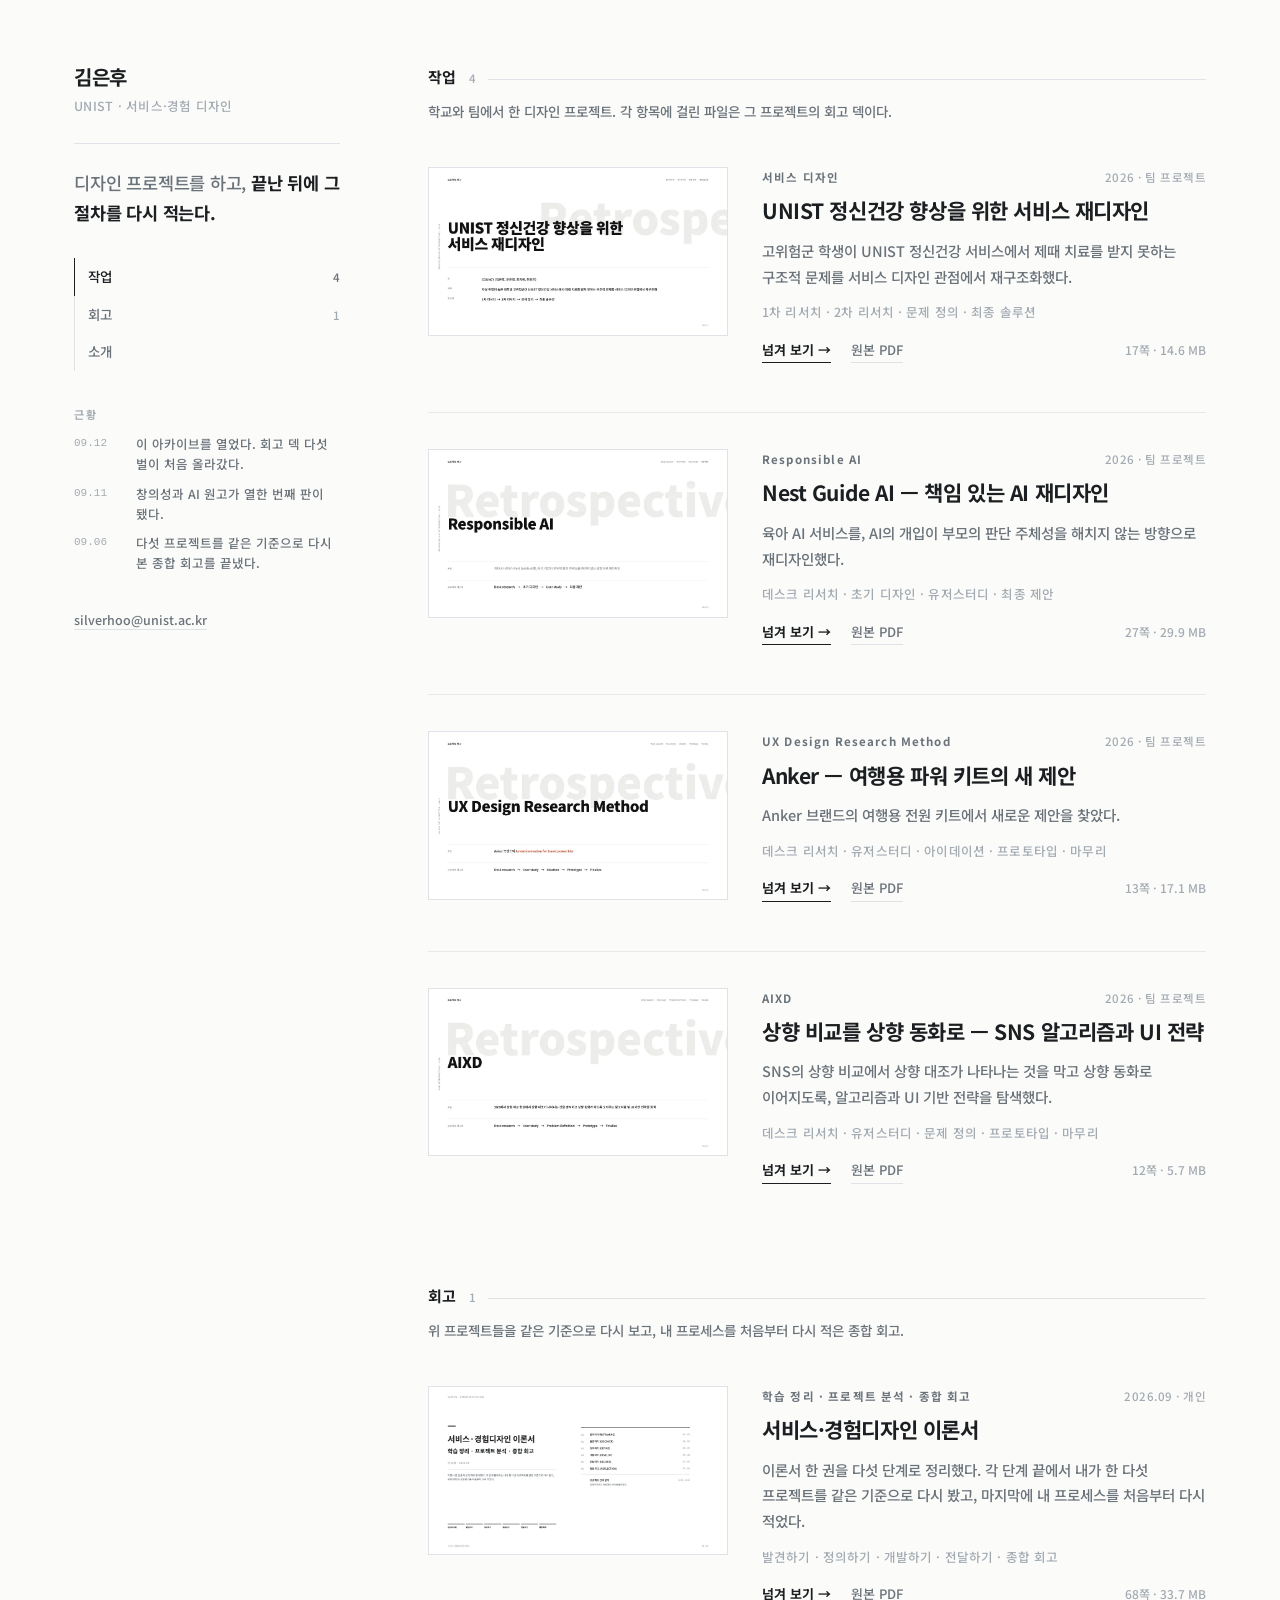
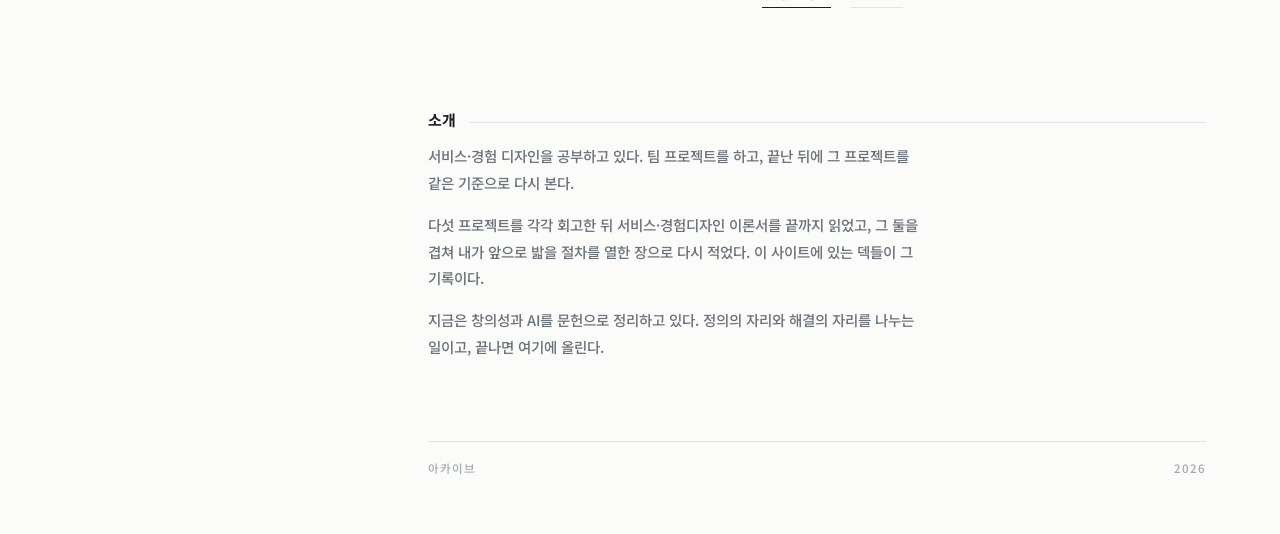
==== commit 8bcf8b9d: "연락처를 학교 메일로 Co-Authored-By: Claude Opus 5 <noreply@anthropic.com> Claude-Session: https://claude.ai/" ====
--- a/index.html
+++ b/index.html
@@ -21,7 +21,7 @@
         <p class="lab">근황</p>
         <ul><li><time>09.12</time><span>이 아카이브를 열었다. 회고 덱 다섯 벌이 처음 올라갔다.</span></li><li><time>09.11</time><span>창의성과 AI 원고가 열한 번째 판이 됐다.</span></li><li><time>09.06</time><span>다섯 프로젝트를 같은 기준으로 다시 본 종합 회고를 끝냈다.</span></li></ul>
       </div>
-      <p class="mail"><a href="mailto:icarus.korea@gmail.com">icarus.korea@gmail.com</a></p>
+      <p class="mail"><a href="mailto:silverhoo@unist.ac.kr">silverhoo@unist.ac.kr</a></p>
     </header>
 
     <main class="main">
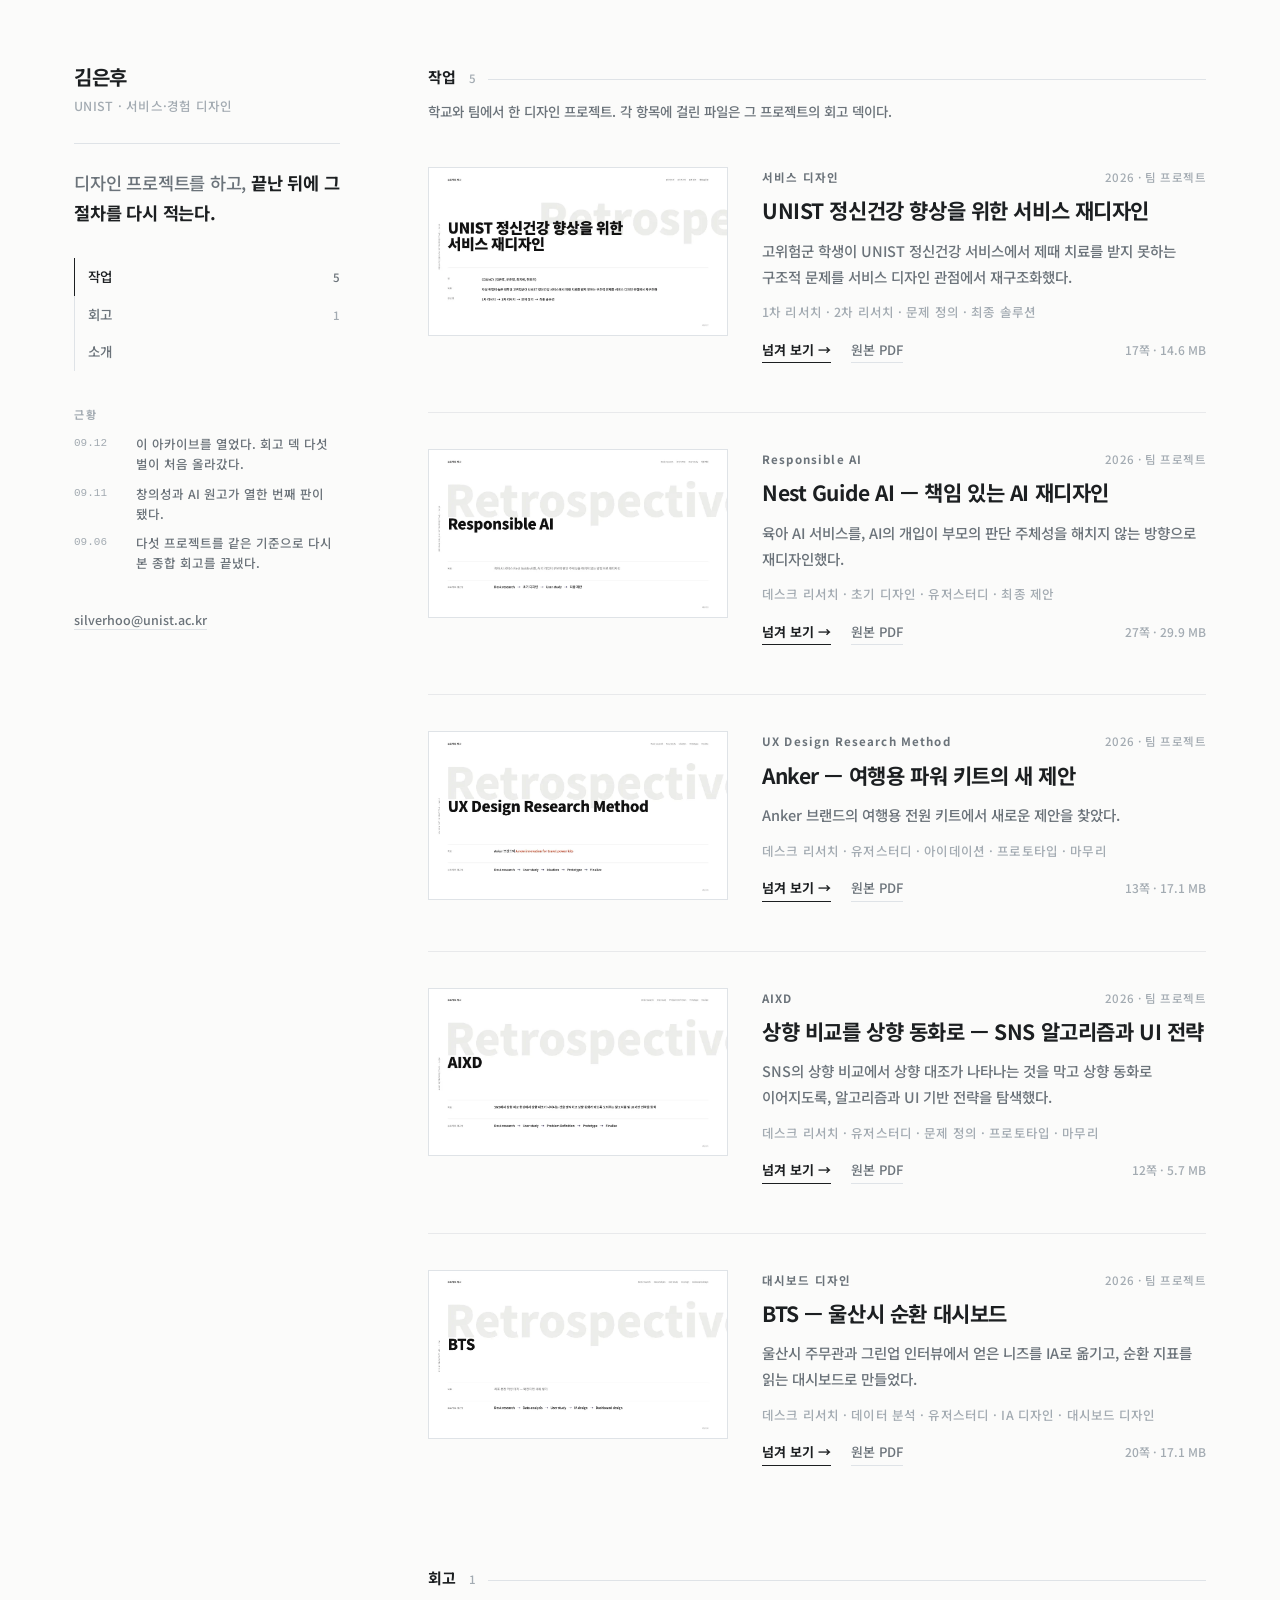
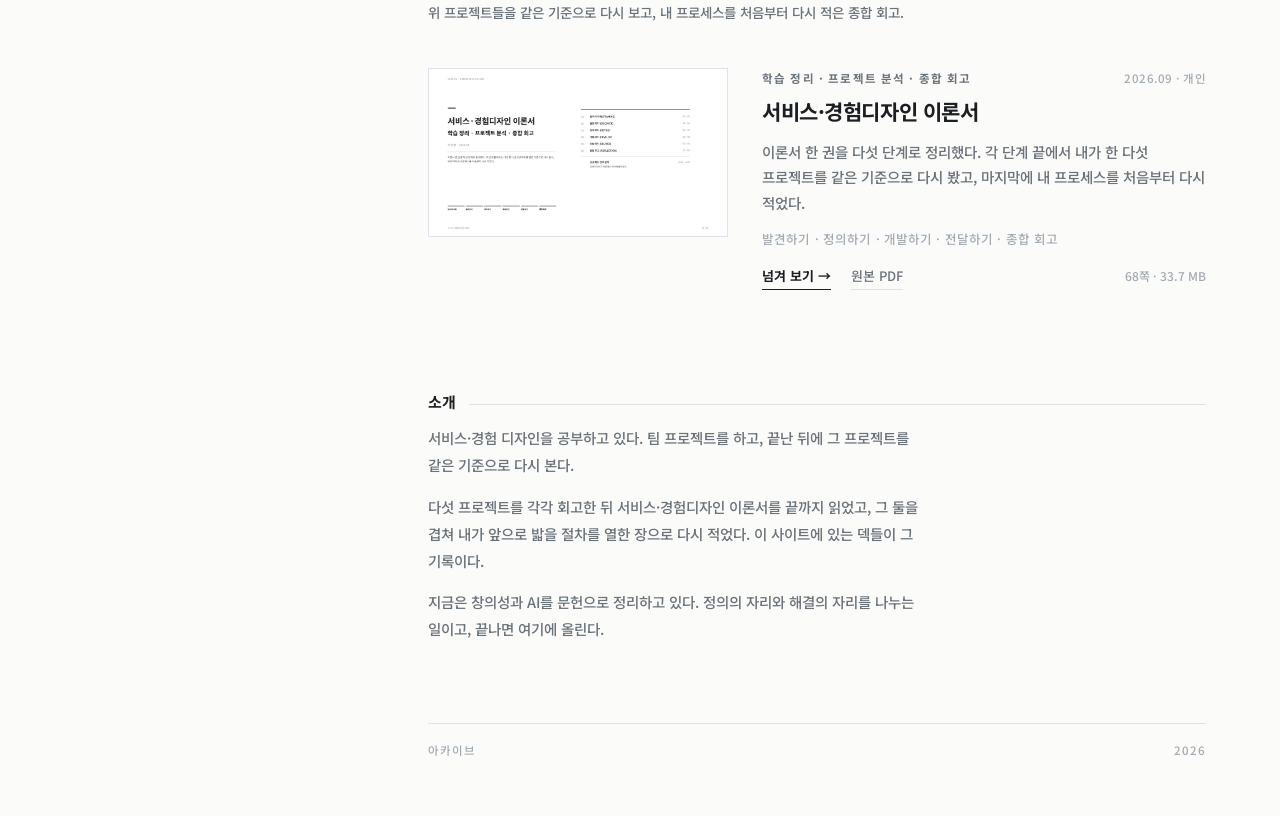
==== commit 50d87e61: "BTS 추가 — 작업 다섯 벌 덱을 다시 내보내 준 BTS.pdf 를 동기화했다. 20쪽, 보기용 4.5 MB. 이전 BTS회고.pdf 는 SDF회고.pdf 와 바이트가 같은 잘못" ====
--- a/index.html
+++ b/index.html
@@ -16,7 +16,7 @@
       <p class="role">UNIST · 서비스·경험 디자인</p>
       <div class="hr"></div>
       <p class="decl">디자인 프로젝트를 하고, <b>끝난 뒤에 그 절차를 다시 적는다.</b></p>
-      <nav aria-label="섹션"><ul class="snav"><li><a href="#work">작업<span class="n">4</span></a></li><li><a href="#retro">회고<span class="n">1</span></a></li><li><a href="#about">소개</a></li></ul></nav>
+      <nav aria-label="섹션"><ul class="snav"><li><a href="#work">작업<span class="n">5</span></a></li><li><a href="#retro">회고<span class="n">1</span></a></li><li><a href="#about">소개</a></li></ul></nav>
       <div class="news">
         <p class="lab">근황</p>
         <ul><li><time>09.12</time><span>이 아카이브를 열었다. 회고 덱 다섯 벌이 처음 올라갔다.</span></li><li><time>09.11</time><span>창의성과 AI 원고가 열한 번째 판이 됐다.</span></li><li><time>09.06</time><span>다섯 프로젝트를 같은 기준으로 다시 본 종합 회고를 끝냈다.</span></li></ul>
@@ -26,7 +26,7 @@
 
     <main class="main">
     <section class="sec" id="work">
-      <div class="sechead"><h2>작업</h2><span class="n">4</span><span class="rule"></span></div>
+      <div class="sechead"><h2>작업</h2><span class="n">5</span><span class="rule"></span></div>
       <p class="seclead">학교와 팀에서 한 디자인 프로젝트. 각 항목에 걸린 파일은 그 프로젝트의 회고 덱이다.</p>
       <ul class="list">
       <li class="entry">
@@ -82,6 +82,20 @@
             <a class="go" href="viewer/slides.html?f=../projects/retro/web/aixdhoego.pdf&t=%EC%83%81%ED%96%A5%20%EB%B9%84%EA%B5%90%EB%A5%BC%20%EC%83%81%ED%96%A5%20%EB%8F%99%ED%99%94%EB%A1%9C%20%E2%80%94%20SNS%20%EC%95%8C%EA%B3%A0%EB%A6%AC%EC%A6%98%EA%B3%BC%20UI%20%EC%A0%84%EB%9E%B5&o=../projects/retro/files/aixdhoego.pdf&p=../index.html">넘겨 보기 →</a>
             <a class="sub" href="projects/retro/files/aixdhoego.pdf" download>원본 PDF</a>
             <span class="d">12쪽 · 5.7 MB</span>
+          </p>
+        </div>
+      </li>
+      <li class="entry">
+        <a class="shot" href="viewer/slides.html?f=../projects/retro/web/bts.pdf&t=BTS%20%E2%80%94%20%EC%9A%B8%EC%82%B0%EC%8B%9C%20%EC%88%9C%ED%99%98%20%EB%8C%80%EC%8B%9C%EB%B3%B4%EB%93%9C&o=../projects/retro/files/bts.pdf&p=../index.html" tabindex="-1" aria-hidden="true" data-n="6"><img src="projects/retro/thumbs/bts-1.webp" alt="" class="on" width="960" height="540"><img src="projects/retro/thumbs/bts-2.webp" alt="" loading="lazy" width="960" height="540"><img src="projects/retro/thumbs/bts-3.webp" alt="" loading="lazy" width="960" height="540"><img src="projects/retro/thumbs/bts-4.webp" alt="" loading="lazy" width="960" height="540"><img src="projects/retro/thumbs/bts-5.webp" alt="" loading="lazy" width="960" height="540"><img src="projects/retro/thumbs/bts-6.webp" alt="" loading="lazy" width="960" height="540"><span class="ticks"><i class="on"></i><i></i><i></i><i></i><i></i><i></i></span></a>
+        <div>
+          <p class="ehead"><span class="k">대시보드 디자인</span><span class="y">2026 · 팀 프로젝트</span></p>
+          <h3><a href="viewer/slides.html?f=../projects/retro/web/bts.pdf&t=BTS%20%E2%80%94%20%EC%9A%B8%EC%82%B0%EC%8B%9C%20%EC%88%9C%ED%99%98%20%EB%8C%80%EC%8B%9C%EB%B3%B4%EB%93%9C&o=../projects/retro/files/bts.pdf&p=../index.html">BTS — 울산시 순환 대시보드</a></h3>
+          <p class="goal">울산시 주무관과 그린업 인터뷰에서 얻은 니즈를 IA로 옮기고, 순환 지표를 읽는 대시보드로 만들었다.</p>
+          <p class="steps">데스크 리서치 · 데이터 분석 · 유저스터디 · IA 디자인 · 대시보드 디자인</p>
+          <p class="links">
+            <a class="go" href="viewer/slides.html?f=../projects/retro/web/bts.pdf&t=BTS%20%E2%80%94%20%EC%9A%B8%EC%82%B0%EC%8B%9C%20%EC%88%9C%ED%99%98%20%EB%8C%80%EC%8B%9C%EB%B3%B4%EB%93%9C&o=../projects/retro/files/bts.pdf&p=../index.html">넘겨 보기 →</a>
+            <a class="sub" href="projects/retro/files/bts.pdf" download>원본 PDF</a>
+            <span class="d">20쪽 · 17.1 MB</span>
           </p>
         </div>
       </li>
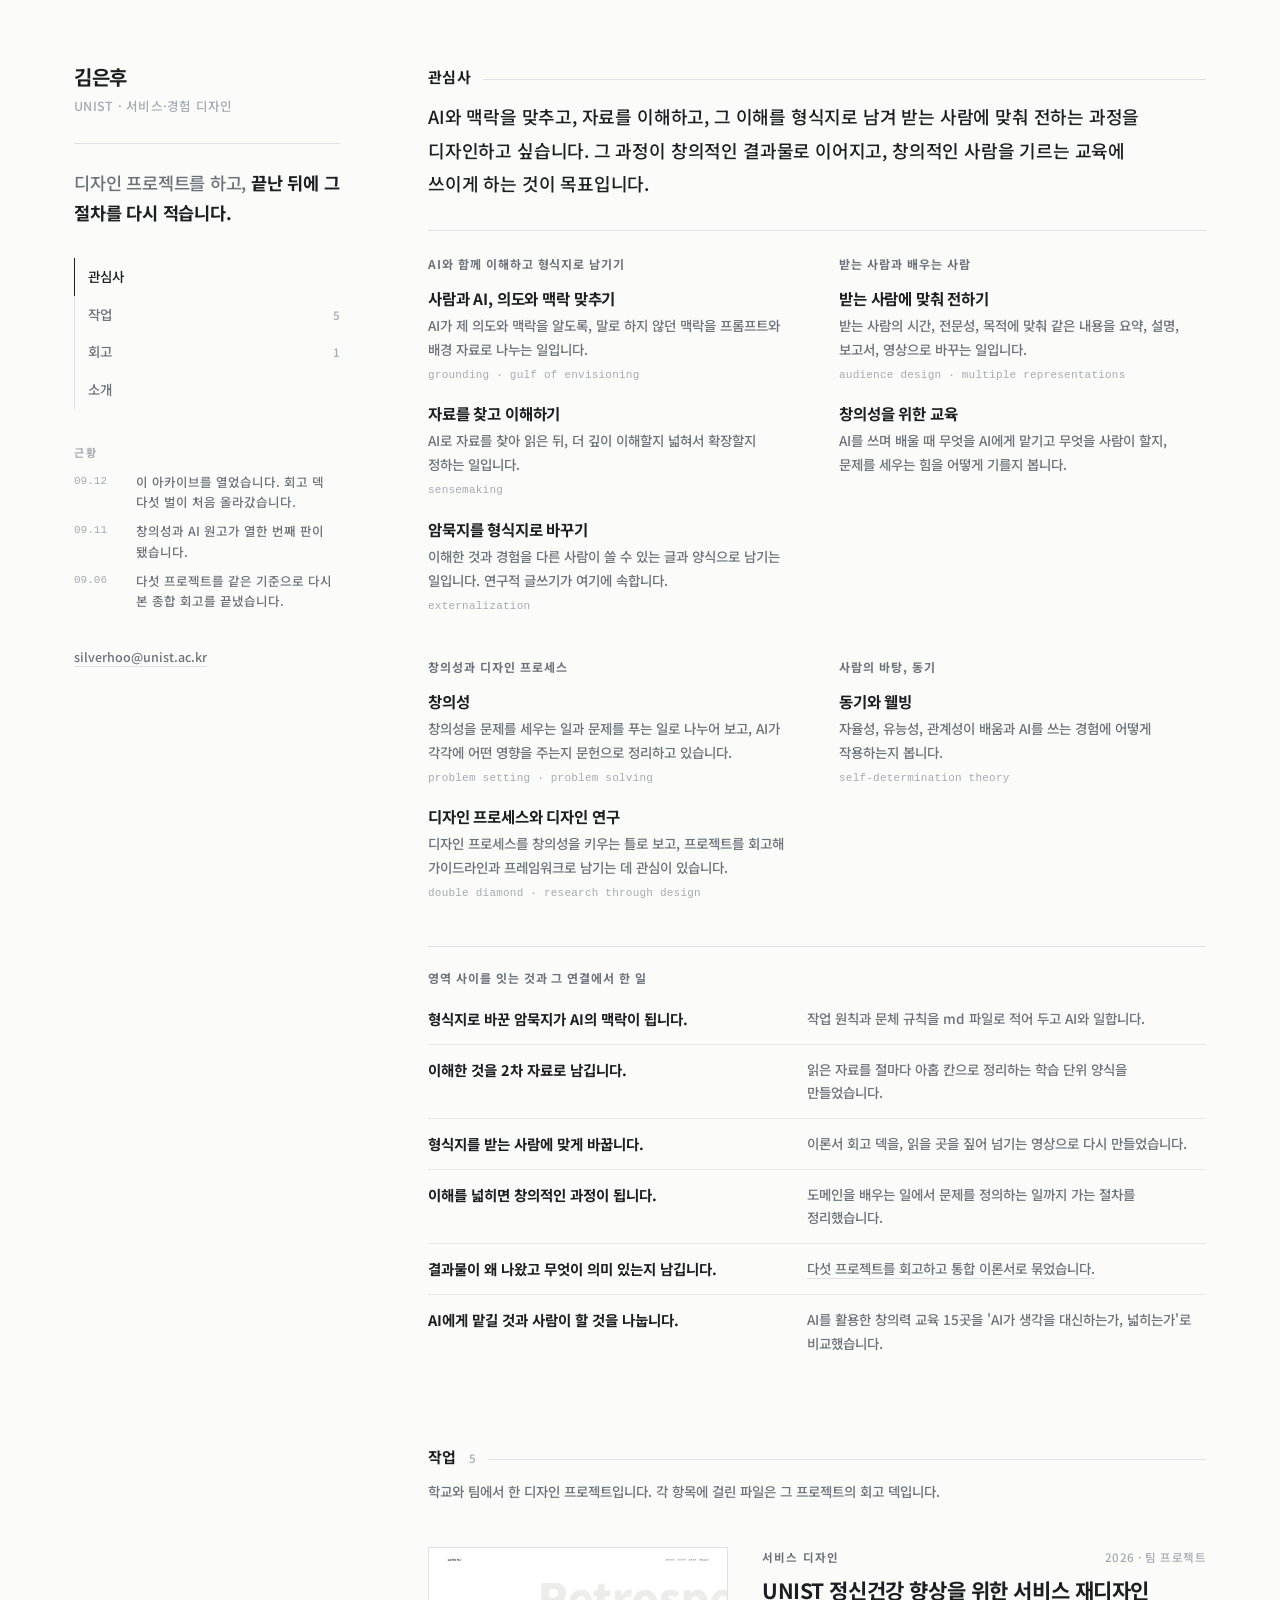
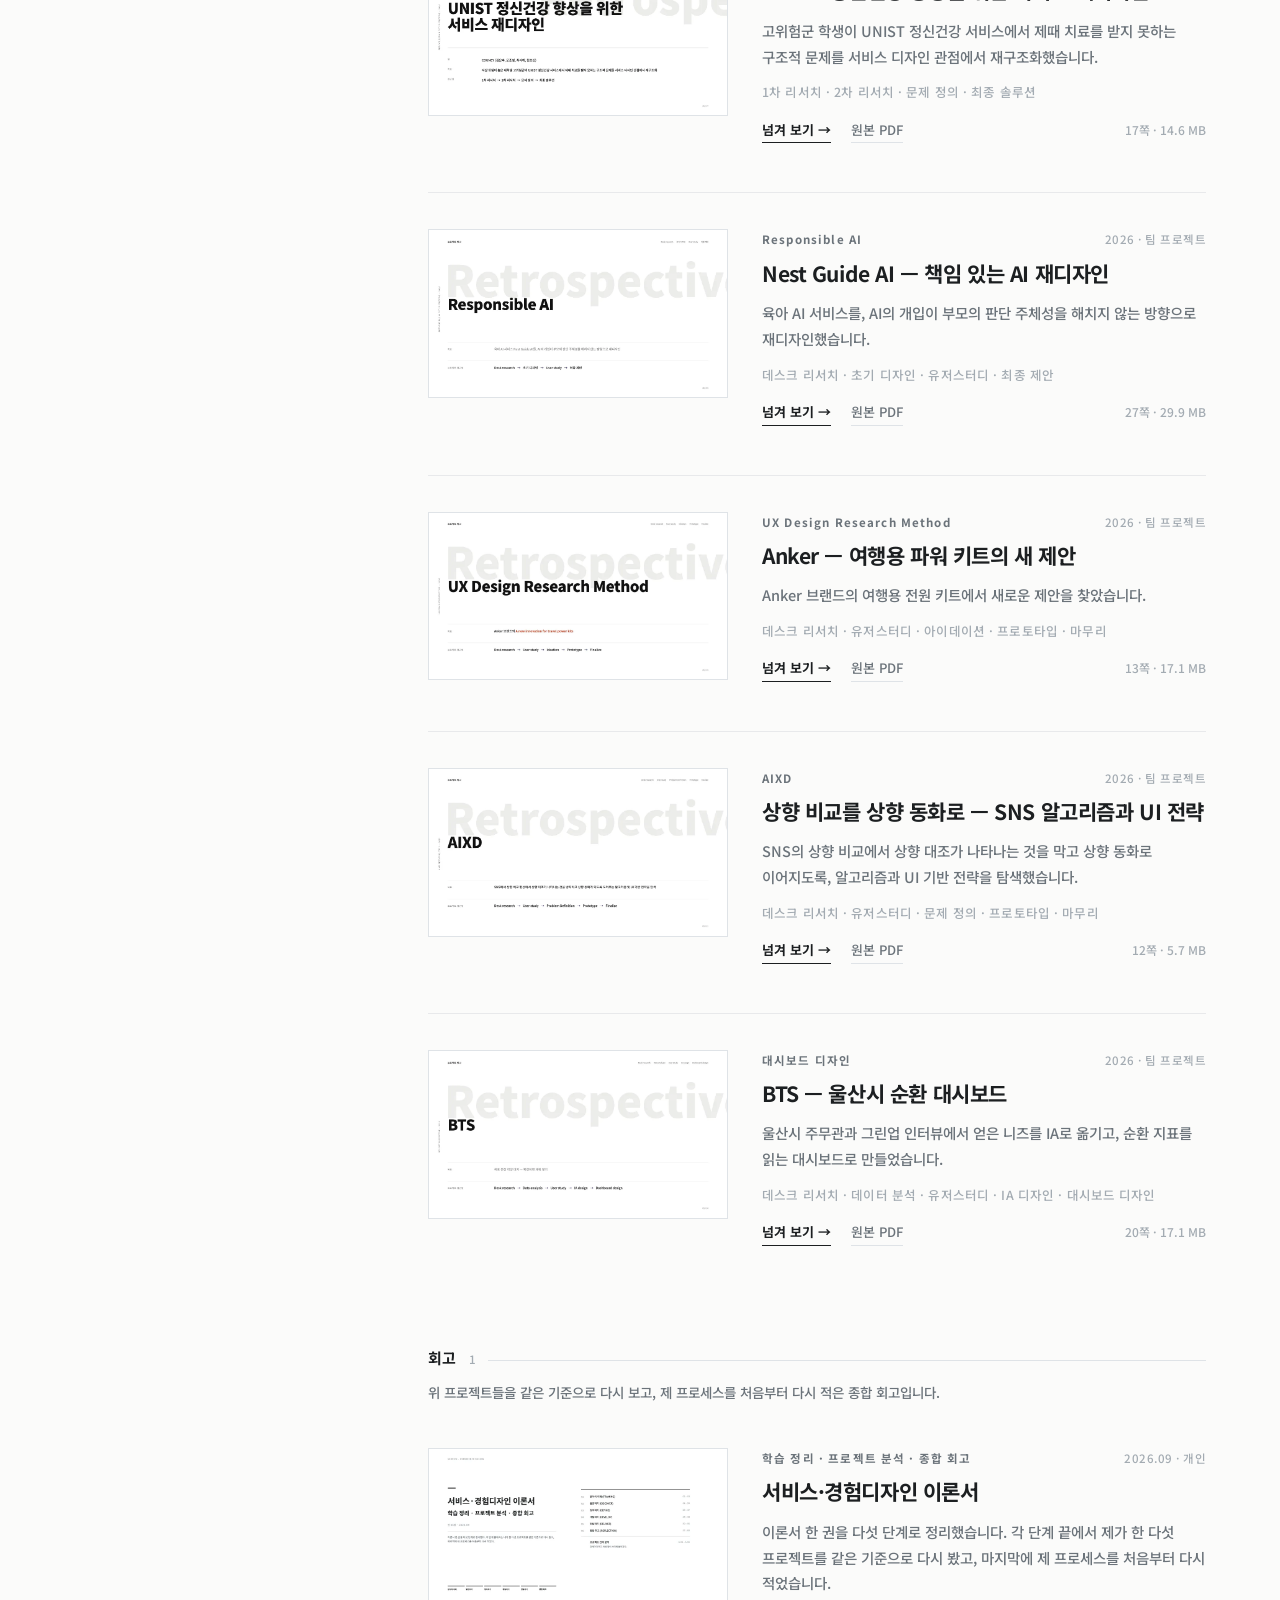
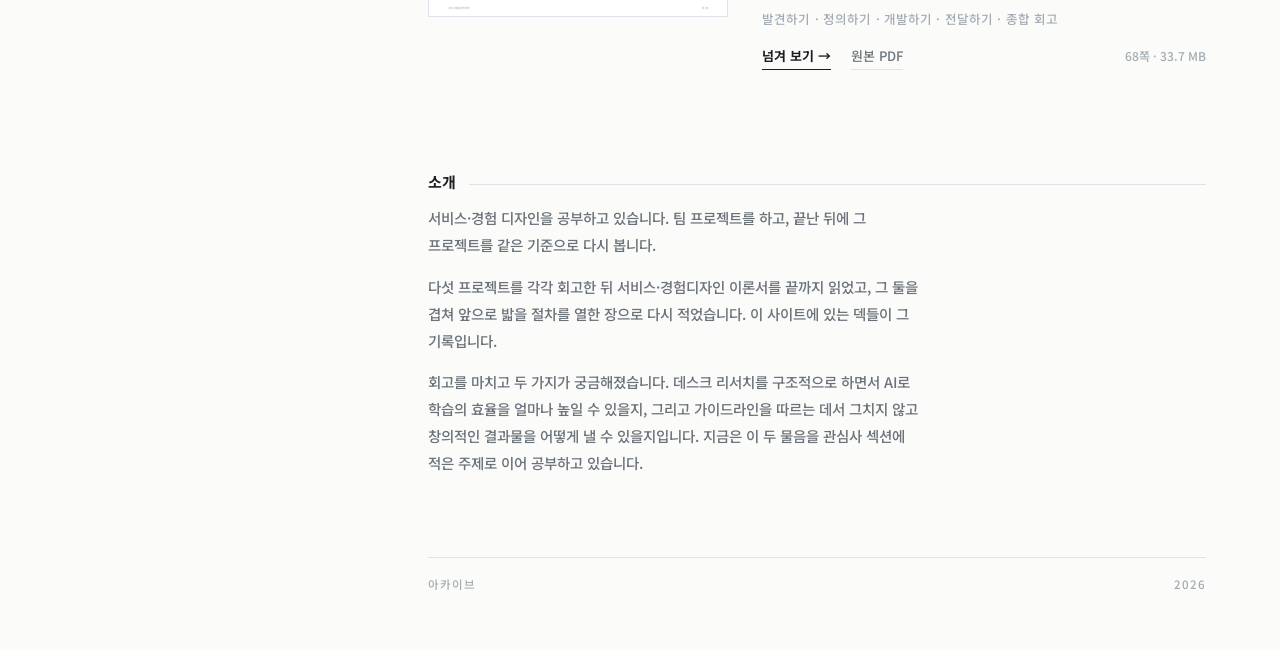
==== commit 3e558082: "관심사 섹션 추가, 소개 다시 쓰기, 사이트 글 입니다체로 - 관심사 섹션을 맨 앞에 둠: 관심사 한 문장, 의미로 묶은 네 묶음과 여덟 영역(영역마다 기존 용어), 영역 사이를 " ====
--- a/index.html
+++ b/index.html
@@ -4,7 +4,7 @@
 <meta charset="utf-8">
 <meta name="viewport" content="width=device-width, initial-scale=1">
 <title>김은후 — 아카이브</title>
-<meta name="description" content="디자인 프로젝트를 하고, 끝난 뒤에 그 절차를 다시 적는다.">
+<meta name="description" content="디자인 프로젝트를 하고, 끝난 뒤에 그 절차를 다시 적습니다.">
 <link rel="stylesheet" href="assets/site.css">
 </head>
 <body>
@@ -15,26 +15,102 @@
       <a class="me" href="#top">김은후</a>
       <p class="role">UNIST · 서비스·경험 디자인</p>
       <div class="hr"></div>
-      <p class="decl">디자인 프로젝트를 하고, <b>끝난 뒤에 그 절차를 다시 적는다.</b></p>
-      <nav aria-label="섹션"><ul class="snav"><li><a href="#work">작업<span class="n">5</span></a></li><li><a href="#retro">회고<span class="n">1</span></a></li><li><a href="#about">소개</a></li></ul></nav>
+      <p class="decl">디자인 프로젝트를 하고, <b>끝난 뒤에 그 절차를 다시 적습니다.</b></p>
+      <nav aria-label="섹션"><ul class="snav"><li><a href="#interests">관심사</a></li><li><a href="#work">작업<span class="n">5</span></a></li><li><a href="#retro">회고<span class="n">1</span></a></li><li><a href="#about">소개</a></li></ul></nav>
       <div class="news">
         <p class="lab">근황</p>
-        <ul><li><time>09.12</time><span>이 아카이브를 열었다. 회고 덱 다섯 벌이 처음 올라갔다.</span></li><li><time>09.11</time><span>창의성과 AI 원고가 열한 번째 판이 됐다.</span></li><li><time>09.06</time><span>다섯 프로젝트를 같은 기준으로 다시 본 종합 회고를 끝냈다.</span></li></ul>
+        <ul><li><time>09.12</time><span>이 아카이브를 열었습니다. 회고 덱 다섯 벌이 처음 올라갔습니다.</span></li><li><time>09.11</time><span>창의성과 AI 원고가 열한 번째 판이 됐습니다.</span></li><li><time>09.06</time><span>다섯 프로젝트를 같은 기준으로 다시 본 종합 회고를 끝냈습니다.</span></li></ul>
       </div>
       <p class="mail"><a href="mailto:silverhoo@unist.ac.kr">silverhoo@unist.ac.kr</a></p>
     </header>
 
     <main class="main">
+    <section class="sec interests" id="interests">
+      <div class="sechead"><h2>관심사</h2><span class="rule"></span></div>
+      <p class="istate">AI와 맥락을 맞추고, 자료를 이해하고, 그 이해를 형식지로 남겨 받는 사람에 맞춰 전하는 과정을 디자인하고 싶습니다. 그 과정이 창의적인 결과물로 이어지고, 창의적인 사람을 기르는 교육에 쓰이게 하는 것이 목표입니다.</p>
+      <div class="igroups">
+      <div class="ig">
+        <h3>AI와 함께 이해하고 형식지로 남기기</h3>
+        <ul>
+          <li>
+            <p class="in">사람과 AI, 의도와 맥락 맞추기</p>
+            <p class="it">AI가 제 의도와 맥락을 알도록, 말로 하지 않던 맥락을 프롬프트와 배경 자료로 나누는 일입니다.</p>
+            <p class="iterm">grounding · gulf of envisioning</p>
+          </li>
+          <li>
+            <p class="in">자료를 찾고 이해하기</p>
+            <p class="it">AI로 자료를 찾아 읽은 뒤, 더 깊이 이해할지 넓혀서 확장할지 정하는 일입니다.</p>
+            <p class="iterm">sensemaking</p>
+          </li>
+          <li>
+            <p class="in">암묵지를 형식지로 바꾸기</p>
+            <p class="it">이해한 것과 경험을 다른 사람이 쓸 수 있는 글과 양식으로 남기는 일입니다. 연구적 글쓰기가 여기에 속합니다.</p>
+            <p class="iterm">externalization</p>
+          </li>
+        </ul>
+      </div>
+      <div class="ig">
+        <h3>받는 사람과 배우는 사람</h3>
+        <ul>
+          <li>
+            <p class="in">받는 사람에 맞춰 전하기</p>
+            <p class="it">받는 사람의 시간, 전문성, 목적에 맞춰 같은 내용을 요약, 설명, 보고서, 영상으로 바꾸는 일입니다.</p>
+            <p class="iterm">audience design · multiple representations</p>
+          </li>
+          <li>
+            <p class="in">창의성을 위한 교육</p>
+            <p class="it">AI를 쓰며 배울 때 무엇을 AI에게 맡기고 무엇을 사람이 할지, 문제를 세우는 힘을 어떻게 기를지 봅니다.</p>
+          </li>
+        </ul>
+      </div>
+      <div class="ig">
+        <h3>창의성과 디자인 프로세스</h3>
+        <ul>
+          <li>
+            <p class="in">창의성</p>
+            <p class="it">창의성을 문제를 세우는 일과 문제를 푸는 일로 나누어 보고, AI가 각각에 어떤 영향을 주는지 문헌으로 정리하고 있습니다.</p>
+            <p class="iterm">problem setting · problem solving</p>
+          </li>
+          <li>
+            <p class="in">디자인 프로세스와 디자인 연구</p>
+            <p class="it">디자인 프로세스를 창의성을 키우는 틀로 보고, 프로젝트를 회고해 가이드라인과 프레임워크로 남기는 데 관심이 있습니다.</p>
+            <p class="iterm">double diamond · research through design</p>
+          </li>
+        </ul>
+      </div>
+      <div class="ig">
+        <h3>사람의 바탕, 동기</h3>
+        <ul>
+          <li>
+            <p class="in">동기와 웰빙</p>
+            <p class="it">자율성, 유능성, 관계성이 배움과 AI를 쓰는 경험에 어떻게 작용하는지 봅니다.</p>
+            <p class="iterm">self-determination theory</p>
+          </li>
+        </ul>
+      </div>
+      </div>
+      <div class="ilinks">
+        <p class="lab">영역 사이를 잇는 것과 그 연결에서 한 일</p>
+        <ul>
+        <li><span class="il">형식지로 바꾼 암묵지가 AI의 맥락이 됩니다.</span><span class="iw">작업 원칙과 문체 규칙을 md 파일로 적어 두고 AI와 일합니다.</span></li>
+        <li><span class="il">이해한 것을 2차 자료로 남깁니다.</span><span class="iw">읽은 자료를 절마다 아홉 칸으로 정리하는 학습 단위 양식을 만들었습니다.</span></li>
+        <li><span class="il">형식지를 받는 사람에 맞게 바꿉니다.</span><span class="iw">이론서 회고 덱을, 읽을 곳을 짚어 넘기는 영상으로 다시 만들었습니다.</span></li>
+        <li><span class="il">이해를 넓히면 창의적인 과정이 됩니다.</span><span class="iw">도메인을 배우는 일에서 문제를 정의하는 일까지 가는 절차를 정리했습니다.</span></li>
+        <li><span class="il">결과물이 왜 나왔고 무엇이 의미 있는지 남깁니다.</span><span class="iw"><a href="#retro">다섯 프로젝트를 회고하고 통합 이론서로 묶었습니다.</a></span></li>
+        <li><span class="il">AI에게 맡길 것과 사람이 할 것을 나눕니다.</span><span class="iw">AI를 활용한 창의력 교육 15곳을 &#x27;AI가 생각을 대신하는가, 넓히는가&#x27;로 비교했습니다.</span></li>
+        </ul>
+      </div>
+    </section>
     <section class="sec" id="work">
       <div class="sechead"><h2>작업</h2><span class="n">5</span><span class="rule"></span></div>
-      <p class="seclead">학교와 팀에서 한 디자인 프로젝트. 각 항목에 걸린 파일은 그 프로젝트의 회고 덱이다.</p>
+      <p class="seclead">학교와 팀에서 한 디자인 프로젝트입니다. 각 항목에 걸린 파일은 그 프로젝트의 회고 덱입니다.</p>
       <ul class="list">
       <li class="entry">
         <a class="shot" href="viewer/slides.html?f=../projects/retro/web/sdfhoego.pdf&t=UNIST%20%EC%A0%95%EC%8B%A0%EA%B1%B4%EA%B0%95%20%ED%96%A5%EC%83%81%EC%9D%84%20%EC%9C%84%ED%95%9C%20%EC%84%9C%EB%B9%84%EC%8A%A4%20%EC%9E%AC%EB%94%94%EC%9E%90%EC%9D%B8&o=../projects/retro/files/sdfhoego.pdf&p=../index.html" tabindex="-1" aria-hidden="true" data-n="6"><img src="projects/retro/thumbs/sdfhoego-1.webp" alt="" class="on" width="960" height="540"><img src="projects/retro/thumbs/sdfhoego-2.webp" alt="" loading="lazy" width="960" height="540"><img src="projects/retro/thumbs/sdfhoego-3.webp" alt="" loading="lazy" width="960" height="540"><img src="projects/retro/thumbs/sdfhoego-4.webp" alt="" loading="lazy" width="960" height="540"><img src="projects/retro/thumbs/sdfhoego-5.webp" alt="" loading="lazy" width="960" height="540"><img src="projects/retro/thumbs/sdfhoego-6.webp" alt="" loading="lazy" width="960" height="540"><span class="ticks"><i class="on"></i><i></i><i></i><i></i><i></i><i></i></span></a>
         <div>
           <p class="ehead"><span class="k">서비스 디자인</span><span class="y">2026 · 팀 프로젝트</span></p>
           <h3><a href="viewer/slides.html?f=../projects/retro/web/sdfhoego.pdf&t=UNIST%20%EC%A0%95%EC%8B%A0%EA%B1%B4%EA%B0%95%20%ED%96%A5%EC%83%81%EC%9D%84%20%EC%9C%84%ED%95%9C%20%EC%84%9C%EB%B9%84%EC%8A%A4%20%EC%9E%AC%EB%94%94%EC%9E%90%EC%9D%B8&o=../projects/retro/files/sdfhoego.pdf&p=../index.html">UNIST 정신건강 향상을 위한 서비스 재디자인</a></h3>
-          <p class="goal">고위험군 학생이 UNIST 정신건강 서비스에서 제때 치료를 받지 못하는 구조적 문제를 서비스 디자인 관점에서 재구조화했다.</p>
+          <p class="goal">고위험군 학생이 UNIST 정신건강 서비스에서 제때 치료를 받지 못하는 구조적 문제를 서비스 디자인 관점에서 재구조화했습니다.</p>
           <p class="steps">1차 리서치 · 2차 리서치 · 문제 정의 · 최종 솔루션</p>
           <p class="links">
             <a class="go" href="viewer/slides.html?f=../projects/retro/web/sdfhoego.pdf&t=UNIST%20%EC%A0%95%EC%8B%A0%EA%B1%B4%EA%B0%95%20%ED%96%A5%EC%83%81%EC%9D%84%20%EC%9C%84%ED%95%9C%20%EC%84%9C%EB%B9%84%EC%8A%A4%20%EC%9E%AC%EB%94%94%EC%9E%90%EC%9D%B8&o=../projects/retro/files/sdfhoego.pdf&p=../index.html">넘겨 보기 →</a>
@@ -48,7 +124,7 @@
         <div>
           <p class="ehead"><span class="k">Responsible AI</span><span class="y">2026 · 팀 프로젝트</span></p>
           <h3><a href="viewer/slides.html?f=../projects/retro/web/raihoego.pdf&t=Nest%20Guide%20AI%20%E2%80%94%20%EC%B1%85%EC%9E%84%20%EC%9E%88%EB%8A%94%20AI%20%EC%9E%AC%EB%94%94%EC%9E%90%EC%9D%B8&o=../projects/retro/files/raihoego.pdf&p=../index.html">Nest Guide AI — 책임 있는 AI 재디자인</a></h3>
-          <p class="goal">육아 AI 서비스를, AI의 개입이 부모의 판단 주체성을 해치지 않는 방향으로 재디자인했다.</p>
+          <p class="goal">육아 AI 서비스를, AI의 개입이 부모의 판단 주체성을 해치지 않는 방향으로 재디자인했습니다.</p>
           <p class="steps">데스크 리서치 · 초기 디자인 · 유저스터디 · 최종 제안</p>
           <p class="links">
             <a class="go" href="viewer/slides.html?f=../projects/retro/web/raihoego.pdf&t=Nest%20Guide%20AI%20%E2%80%94%20%EC%B1%85%EC%9E%84%20%EC%9E%88%EB%8A%94%20AI%20%EC%9E%AC%EB%94%94%EC%9E%90%EC%9D%B8&o=../projects/retro/files/raihoego.pdf&p=../index.html">넘겨 보기 →</a>
@@ -62,7 +138,7 @@
         <div>
           <p class="ehead"><span class="k">UX Design Research Method</span><span class="y">2026 · 팀 프로젝트</span></p>
           <h3><a href="viewer/slides.html?f=../projects/retro/web/uxdrmhoego.pdf&t=Anker%20%E2%80%94%20%EC%97%AC%ED%96%89%EC%9A%A9%20%ED%8C%8C%EC%9B%8C%20%ED%82%A4%ED%8A%B8%EC%9D%98%20%EC%83%88%20%EC%A0%9C%EC%95%88&o=../projects/retro/files/uxdrmhoego.pdf&p=../index.html">Anker — 여행용 파워 키트의 새 제안</a></h3>
-          <p class="goal">Anker 브랜드의 여행용 전원 키트에서 새로운 제안을 찾았다.</p>
+          <p class="goal">Anker 브랜드의 여행용 전원 키트에서 새로운 제안을 찾았습니다.</p>
           <p class="steps">데스크 리서치 · 유저스터디 · 아이데이션 · 프로토타입 · 마무리</p>
           <p class="links">
             <a class="go" href="viewer/slides.html?f=../projects/retro/web/uxdrmhoego.pdf&t=Anker%20%E2%80%94%20%EC%97%AC%ED%96%89%EC%9A%A9%20%ED%8C%8C%EC%9B%8C%20%ED%82%A4%ED%8A%B8%EC%9D%98%20%EC%83%88%20%EC%A0%9C%EC%95%88&o=../projects/retro/files/uxdrmhoego.pdf&p=../index.html">넘겨 보기 →</a>
@@ -76,7 +152,7 @@
         <div>
           <p class="ehead"><span class="k">AIXD</span><span class="y">2026 · 팀 프로젝트</span></p>
           <h3><a href="viewer/slides.html?f=../projects/retro/web/aixdhoego.pdf&t=%EC%83%81%ED%96%A5%20%EB%B9%84%EA%B5%90%EB%A5%BC%20%EC%83%81%ED%96%A5%20%EB%8F%99%ED%99%94%EB%A1%9C%20%E2%80%94%20SNS%20%EC%95%8C%EA%B3%A0%EB%A6%AC%EC%A6%98%EA%B3%BC%20UI%20%EC%A0%84%EB%9E%B5&o=../projects/retro/files/aixdhoego.pdf&p=../index.html">상향 비교를 상향 동화로 — SNS 알고리즘과 UI 전략</a></h3>
-          <p class="goal">SNS의 상향 비교에서 상향 대조가 나타나는 것을 막고 상향 동화로 이어지도록, 알고리즘과 UI 기반 전략을 탐색했다.</p>
+          <p class="goal">SNS의 상향 비교에서 상향 대조가 나타나는 것을 막고 상향 동화로 이어지도록, 알고리즘과 UI 기반 전략을 탐색했습니다.</p>
           <p class="steps">데스크 리서치 · 유저스터디 · 문제 정의 · 프로토타입 · 마무리</p>
           <p class="links">
             <a class="go" href="viewer/slides.html?f=../projects/retro/web/aixdhoego.pdf&t=%EC%83%81%ED%96%A5%20%EB%B9%84%EA%B5%90%EB%A5%BC%20%EC%83%81%ED%96%A5%20%EB%8F%99%ED%99%94%EB%A1%9C%20%E2%80%94%20SNS%20%EC%95%8C%EA%B3%A0%EB%A6%AC%EC%A6%98%EA%B3%BC%20UI%20%EC%A0%84%EB%9E%B5&o=../projects/retro/files/aixdhoego.pdf&p=../index.html">넘겨 보기 →</a>
@@ -90,7 +166,7 @@
         <div>
           <p class="ehead"><span class="k">대시보드 디자인</span><span class="y">2026 · 팀 프로젝트</span></p>
           <h3><a href="viewer/slides.html?f=../projects/retro/web/bts.pdf&t=BTS%20%E2%80%94%20%EC%9A%B8%EC%82%B0%EC%8B%9C%20%EC%88%9C%ED%99%98%20%EB%8C%80%EC%8B%9C%EB%B3%B4%EB%93%9C&o=../projects/retro/files/bts.pdf&p=../index.html">BTS — 울산시 순환 대시보드</a></h3>
-          <p class="goal">울산시 주무관과 그린업 인터뷰에서 얻은 니즈를 IA로 옮기고, 순환 지표를 읽는 대시보드로 만들었다.</p>
+          <p class="goal">울산시 주무관과 그린업 인터뷰에서 얻은 니즈를 IA로 옮기고, 순환 지표를 읽는 대시보드로 만들었습니다.</p>
           <p class="steps">데스크 리서치 · 데이터 분석 · 유저스터디 · IA 디자인 · 대시보드 디자인</p>
           <p class="links">
             <a class="go" href="viewer/slides.html?f=../projects/retro/web/bts.pdf&t=BTS%20%E2%80%94%20%EC%9A%B8%EC%82%B0%EC%8B%9C%20%EC%88%9C%ED%99%98%20%EB%8C%80%EC%8B%9C%EB%B3%B4%EB%93%9C&o=../projects/retro/files/bts.pdf&p=../index.html">넘겨 보기 →</a>
@@ -103,14 +179,14 @@
     </section>
     <section class="sec" id="retro">
       <div class="sechead"><h2>회고</h2><span class="n">1</span><span class="rule"></span></div>
-      <p class="seclead">위 프로젝트들을 같은 기준으로 다시 보고, 내 프로세스를 처음부터 다시 적은 종합 회고.</p>
+      <p class="seclead">위 프로젝트들을 같은 기준으로 다시 보고, 제 프로세스를 처음부터 다시 적은 종합 회고입니다.</p>
       <ul class="list">
       <li class="entry">
         <a class="shot" href="viewer/slides.html?f=../projects/retro/web/peurojekteu-hoego-mit-ironseo.pdf&t=%EC%84%9C%EB%B9%84%EC%8A%A4%C2%B7%EA%B2%BD%ED%97%98%EB%94%94%EC%9E%90%EC%9D%B8%20%EC%9D%B4%EB%A1%A0%EC%84%9C&o=../projects/retro/files/peurojekteu-hoego-mit-ironseo.pdf&p=../index.html" tabindex="-1" aria-hidden="true" data-n="6"><img src="projects/retro/thumbs/peurojekteu-hoego-mit-ironseo-1.webp" alt="" class="on" width="960" height="540"><img src="projects/retro/thumbs/peurojekteu-hoego-mit-ironseo-2.webp" alt="" loading="lazy" width="960" height="540"><img src="projects/retro/thumbs/peurojekteu-hoego-mit-ironseo-3.webp" alt="" loading="lazy" width="960" height="540"><img src="projects/retro/thumbs/peurojekteu-hoego-mit-ironseo-4.webp" alt="" loading="lazy" width="960" height="540"><img src="projects/retro/thumbs/peurojekteu-hoego-mit-ironseo-5.webp" alt="" loading="lazy" width="960" height="540"><img src="projects/retro/thumbs/peurojekteu-hoego-mit-ironseo-6.webp" alt="" loading="lazy" width="960" height="540"><span class="ticks"><i class="on"></i><i></i><i></i><i></i><i></i><i></i></span></a>
         <div>
           <p class="ehead"><span class="k">학습 정리 · 프로젝트 분석 · 종합 회고</span><span class="y">2026.09 · 개인</span></p>
           <h3><a href="viewer/slides.html?f=../projects/retro/web/peurojekteu-hoego-mit-ironseo.pdf&t=%EC%84%9C%EB%B9%84%EC%8A%A4%C2%B7%EA%B2%BD%ED%97%98%EB%94%94%EC%9E%90%EC%9D%B8%20%EC%9D%B4%EB%A1%A0%EC%84%9C&o=../projects/retro/files/peurojekteu-hoego-mit-ironseo.pdf&p=../index.html">서비스·경험디자인 이론서</a></h3>
-          <p class="goal">이론서 한 권을 다섯 단계로 정리했다. 각 단계 끝에서 내가 한 다섯 프로젝트를 같은 기준으로 다시 봤고, 마지막에 내 프로세스를 처음부터 다시 적었다.</p>
+          <p class="goal">이론서 한 권을 다섯 단계로 정리했습니다. 각 단계 끝에서 제가 한 다섯 프로젝트를 같은 기준으로 다시 봤고, 마지막에 제 프로세스를 처음부터 다시 적었습니다.</p>
           <p class="steps">발견하기 · 정의하기 · 개발하기 · 전달하기 · 종합 회고</p>
           <p class="links">
             <a class="go" href="viewer/slides.html?f=../projects/retro/web/peurojekteu-hoego-mit-ironseo.pdf&t=%EC%84%9C%EB%B9%84%EC%8A%A4%C2%B7%EA%B2%BD%ED%97%98%EB%94%94%EC%9E%90%EC%9D%B8%20%EC%9D%B4%EB%A1%A0%EC%84%9C&o=../projects/retro/files/peurojekteu-hoego-mit-ironseo.pdf&p=../index.html">넘겨 보기 →</a>
@@ -124,9 +200,9 @@
 
     <section class="sec about" id="about">
       <div class="sechead"><h2>소개</h2><span class="rule"></span></div>
-      <p>서비스·경험 디자인을 공부하고 있다. 팀 프로젝트를 하고, 끝난 뒤에 그 프로젝트를 같은 기준으로 다시 본다.</p>
-      <p>다섯 프로젝트를 각각 회고한 뒤 서비스·경험디자인 이론서를 끝까지 읽었고, 그 둘을 겹쳐 내가 앞으로 밟을 절차를 열한 장으로 다시 적었다. 이 사이트에 있는 덱들이 그 기록이다.</p>
-      <p>지금은 창의성과 AI를 문헌으로 정리하고 있다. 정의의 자리와 해결의 자리를 나누는 일이고, 끝나면 여기에 올린다.</p>
+      <p>서비스·경험 디자인을 공부하고 있습니다. 팀 프로젝트를 하고, 끝난 뒤에 그 프로젝트를 같은 기준으로 다시 봅니다.</p>
+      <p>다섯 프로젝트를 각각 회고한 뒤 서비스·경험디자인 이론서를 끝까지 읽었고, 그 둘을 겹쳐 앞으로 밟을 절차를 열한 장으로 다시 적었습니다. 이 사이트에 있는 덱들이 그 기록입니다.</p>
+      <p>회고를 마치고 두 가지가 궁금해졌습니다. 데스크 리서치를 구조적으로 하면서 AI로 학습의 효율을 얼마나 높일 수 있을지, 그리고 가이드라인을 따르는 데서 그치지 않고 창의적인 결과물을 어떻게 낼 수 있을지입니다. 지금은 이 두 물음을 관심사 섹션에 적은 주제로 이어 공부하고 있습니다.</p>
     </section>
 
     <footer class="foot"><span>아카이브</span><span>2026</span></footer>
--- a/assets/site.css
+++ b/assets/site.css
@@ -127,6 +127,27 @@
 .about .c a{color:var(--ink); border-bottom:1px solid var(--rule)}
 .about .c a:hover{border-bottom-color:var(--ink)}
 
+/* ─── 관심사 ─── 한 문장 → 의미로 묶은 영역(두 단) → 영역 사이를 잇는 것. 선과 글만으로, 덱과 같은 회색 세 단계 */
+.istate{margin:6px 0 30px; font-size:18px; font-weight:500; line-height:1.85; letter-spacing:-.01em; max-width:40em}
+.igroups{display:grid; grid-template-columns:repeat(2,minmax(0,1fr)); gap:6px 44px;
+  border-top:1px solid var(--rule); padding-top:22px}
+.ig h3{margin:0 0 12px; font-size:12px; font-weight:700; letter-spacing:.08em; color:var(--muted)}
+.ig ul{list-style:none; margin:0 0 18px; padding:0}
+.ig li{padding:0 0 16px}
+.ig .in{margin:0 0 3px; font-size:15.5px; font-weight:700; line-height:1.55; letter-spacing:-.01em}
+.ig .it{margin:0; font-size:13.5px; line-height:1.78; color:var(--muted)}
+.ig .iterm{margin:5px 0 0; font-family:var(--mono); font-size:11px; letter-spacing:.02em; color:var(--faint)}
+.ilinks{margin-top:8px; border-top:1px solid var(--rule); padding-top:20px}
+.ilinks .lab{margin:0 0 6px; font-size:12px; font-weight:700; letter-spacing:.08em; color:var(--muted)}
+.ilinks ul{list-style:none; margin:0; padding:0}
+.ilinks li{display:grid; grid-template-columns:minmax(0,1fr) minmax(0,1.15fr); gap:2px 32px;
+  padding:13px 0; border-top:1px solid var(--hair)}
+.ilinks li:first-child{border-top:0}
+.ilinks .il{font-size:14.5px; font-weight:700; line-height:1.65}
+.ilinks .iw{font-size:13.5px; line-height:1.75; color:var(--muted)}
+.ilinks .iw a{border-bottom:1px solid var(--rule)}
+.ilinks .iw a:hover{color:var(--ink); border-bottom-color:var(--ink)}
+
 .foot{display:flex; justify-content:space-between; gap:16px; margin-top:80px;
   padding:16px 0 56px; border-top:1px solid var(--rule);
   font-size:11.5px; letter-spacing:.08em; color:var(--faint)}
@@ -156,4 +177,7 @@
   .links{gap:0 16px}
   .links .d{margin-left:0; flex-basis:100%; padding-top:6px}
   .ticks{opacity:1}
+  .istate{font-size:17px}
+  .igroups{grid-template-columns:1fr}
+  .ilinks li{grid-template-columns:1fr}
 }
